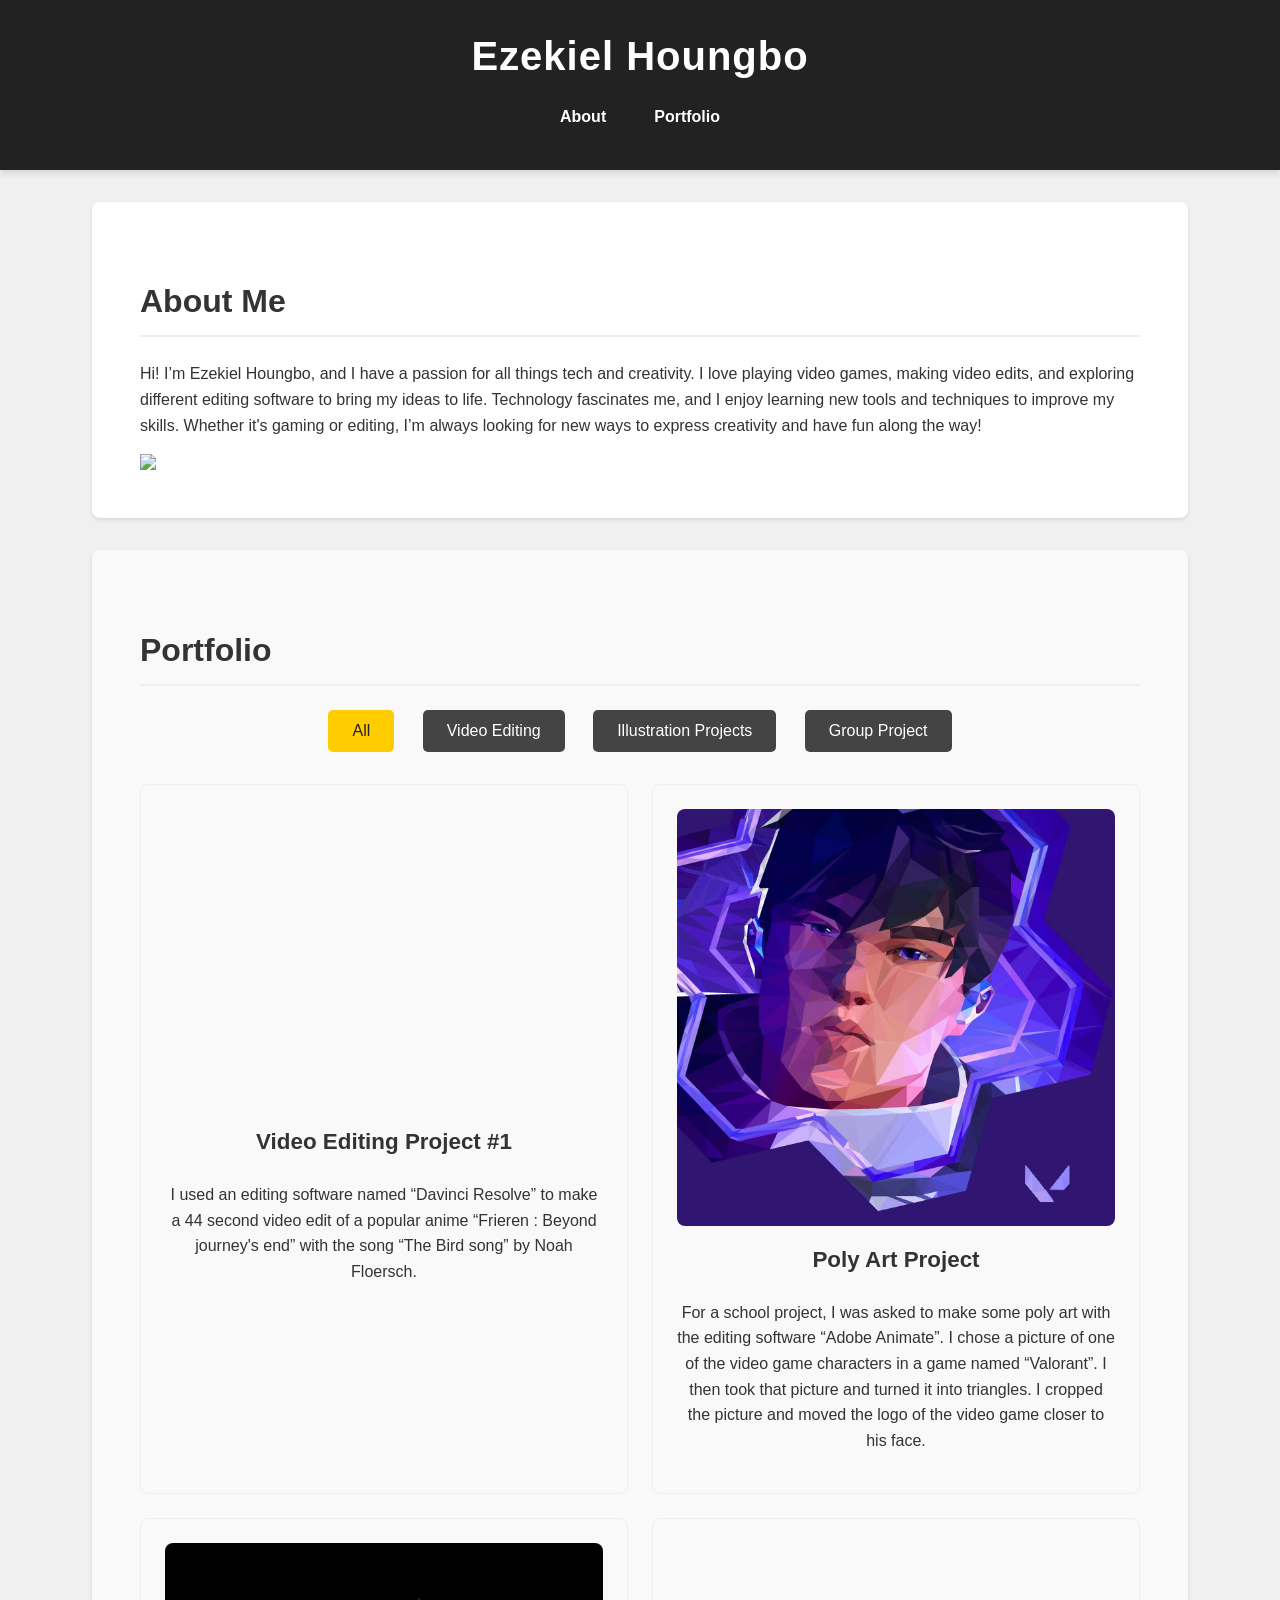
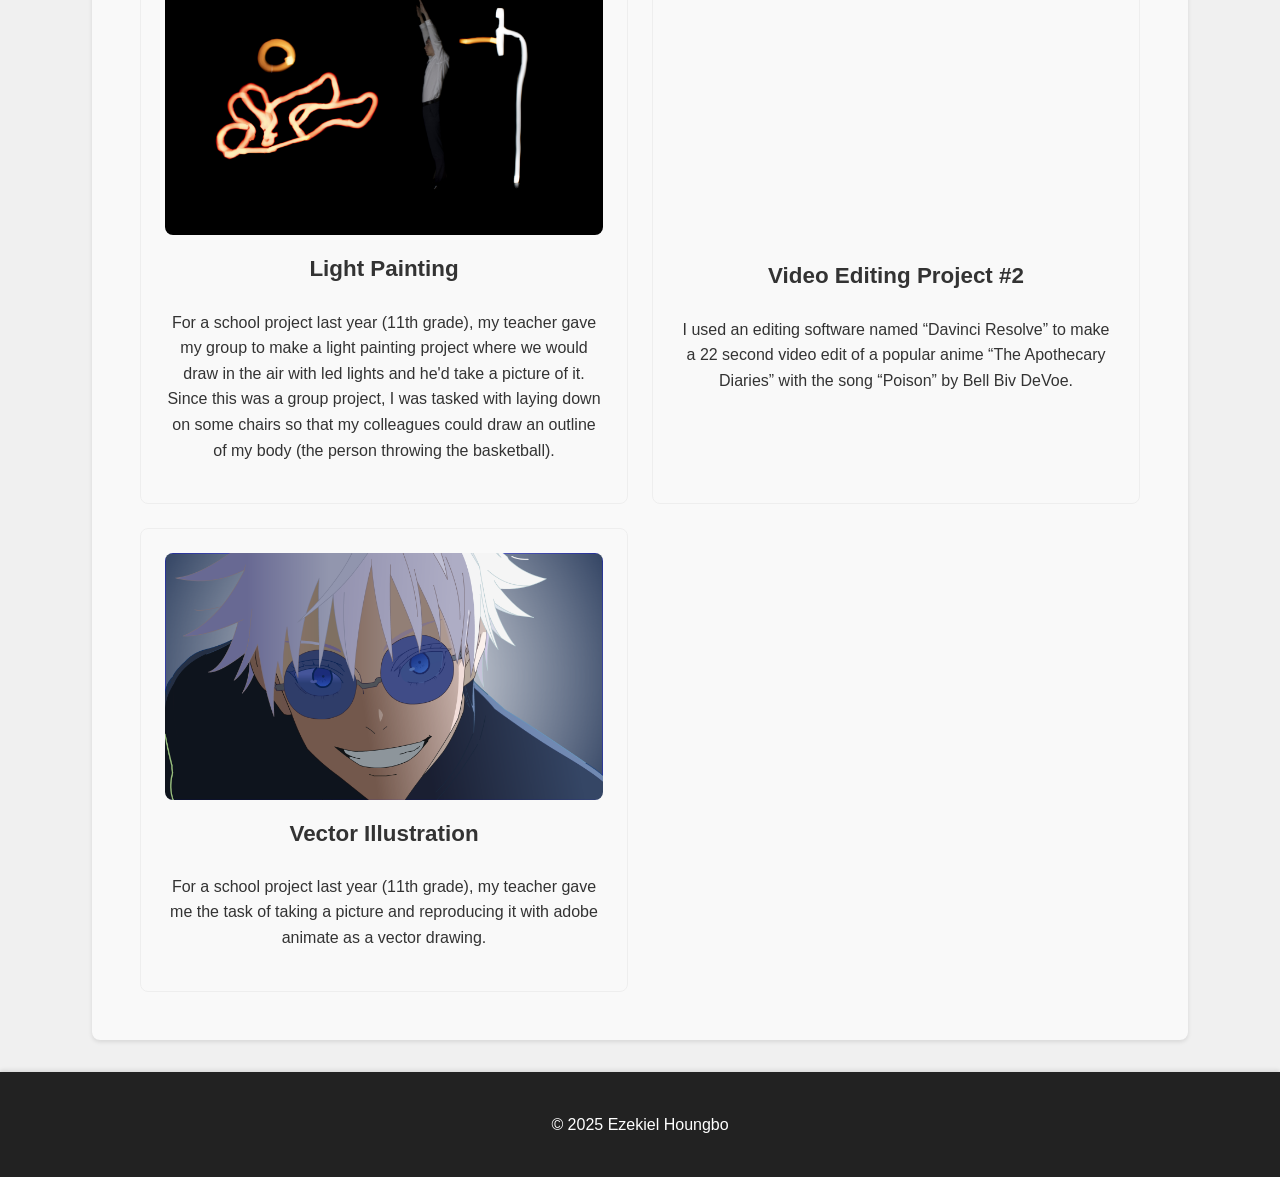
==== index.html @ ba7ad8de "Update index.html added image" ====
<html lang="en">
<head>
  <meta charset="UTF-8">
  <meta name="viewport" content="width=device-width, initial-scale=1.0">
  <title>My Portfolio</title>
  <link rel="stylesheet" href="style.css">
  <script src="script.js" type="module"></script>
</head>
<body>
  <header>
    <h1>Ezekiel Houngbo</h1>
    <nav>
      <ul>
        <li><a href="#about">About</a></li>
        <li><a href="#portfolio">Portfolio</a></li>
<!--         <li><a href="#contact">Contact</a></li> -->
      </ul>
    </nav>
  </header>

  <section id="about">
    <h2>About Me</h2>
    <p>Hi! I’m Ezekiel Houngbo, and I have a passion for all things tech and creativity. I love playing video games, making video edits, and exploring different editing software to bring my ideas to life. Technology fascinates me, and I enjoy learning new tools and techniques to improve my skills. Whether it's gaming or editing, I’m always looking for new ways to express creativity and have fun along the way!</p>
    <img src="images/Me.png"></img>
  </section>

  <section id="portfolio">
    <h2>Portfolio</h2>
    <div class="filter-buttons">
        <button data-filter="all">All</button>
        <button data-filter="web">Video Editing</button>
        <button data-filter="graphic-design">Illustration Projects</button>
        <button data-filter="illustration">Group Project</button>
    </div>
    <div class="portfolio-grid">
      <!-- Example Portfolio Items -->
      <div class="portfolio-item" data-category="web">
        <iframe width="400" height="315" src="https://www.youtube.com/embed/017mPkXGUDU?si=txQX50ZCX3_-Zmtr" title="YouTube video player" frameborder="0" allow="accelerometer; autoplay; clipboard-write; encrypted-media; gyroscope; picture-in-picture; web-share" referrerpolicy="strict-origin-when-cross-origin" allowfullscreen></iframe>
        <h3>Video Editing Project #1</h3>
        <p>I used an editing software named “Davinci Resolve” to make a 44 second video edit of a popular anime “Frieren : Beyond journey's end” with the song “The Bird song” by Noah Floersch.
</p>
        <!--         <a href="#">View Project</a> -->
      </div>

      <div class="portfolio-item" data-category="graphic-design">
        <img src="images/Iso.png" alt="Graphic Design Project 1">
        <h3>Poly Art Project</h3>
        <p>For a school project, I was asked to make some poly art with the editing software “Adobe Animate”. I chose a picture of one of the video game characters in a game named “Valorant”. I then took that picture and turned it into triangles. I cropped the picture and moved the logo of the video game closer to his face.
</p>
        <!--         <a href="#">View Project</a> -->
      </div>

      <div class="portfolio-item" data-category="illustration">
        <img src="images/Projet Préféré.jpg" alt="Illustration Project 1">
        <h3>Light Painting</h3>
        <p>For a school project last year (11th grade), my teacher gave my group to make a light painting project where we would draw in the air with led lights and he'd take a picture of it. Since this was a group project, I was tasked with laying down on some chairs so that my colleagues could draw an outline of my body (the person throwing the basketball).</p>
        <!--         <a href="#">View Project</a> -->
      </div>

      <!-- More Portfolio Items -->
            <div class="portfolio-item" data-category="web">
        <iframe width="400" height="315" src="https://www.youtube.com/embed/QI_Bqb50ovw?si=QJAGMRVlUKoqeUYF" title="YouTube video player" frameborder="0" allow="accelerometer; autoplay; clipboard-write; encrypted-media; gyroscope; picture-in-picture; web-share" referrerpolicy="strict-origin-when-cross-origin" allowfullscreen></iframe>
        <h3>Video Editing Project #2</h3>
        <p>I used an editing software named “Davinci Resolve” to make a 22 second video edit of a popular anime “The Apothecary Diaries” with the song “Poison” by Bell Biv DeVoe.</p>
        <!--         <a href="#">View Project</a> -->
      </div>

      <div class="portfolio-item" data-category="graphic-design">
        <img src="images/Ezekiel-Vectoriel-Sommatif.png" alt="Graphic Design Project 2">
        <h3>Vector Illustration</h3>
        <p>For a school project last year (11th grade), my teacher gave me the task of taking a picture and reproducing it with adobe animate as a vector drawing.</p>
        <!--         <a href="#">View Project</a> -->
      </div>

<!--       <div class="portfolio-item">
        <img src="placeholder-image.svg" alt="Illustration Project 2">
        <h3>Illustration Project 2</h3>
        <p>Short description of the project.</p>
                <a href="#">View Project</a>
      </div> -->
    </div>
  </section>

<!--   <section id="contact">
    <h2>Contact Me</h2>
    <p>Reach out to me via email or social media.</p>
    <div class="contact-info">
      <p>Email: <a href="/cdn-cgi/l/email-protection" class="__cf_email__" data-cfemail="156c7a60673b7078747c7955706d74786579703b767a78">[email&#160;protected]</a></p>
      <p>LinkedIn: <a href="#">Your LinkedIn Profile</a></p>
      <p>GitHub: <a href="#">Your GitHub Profile</a></p>
    </div>
  </section>
 -->
  <footer>
    <p>&copy; 2025 Ezekiel Houngbo</p>
  </footer>
<script data-cfasync="false" src="/cdn-cgi/scripts/5c5dd728/cloudflare-static/email-decode.min.js"></script></body>
</html>
---- style.css ----
/* General Styles */
body {
  font-family: 'Arial', sans-serif;
  margin: 0;
  padding: 0;
  background-color: #f0f0f0; 
  color: #333;
  line-height: 1.6; 
}

/* Header Styles */
header {
  background-color: #222; 
  color: #fff;
  padding: 1.5rem 0; 
  text-align: center;
  box-shadow: 0 4px 6px rgba(0, 0, 0, 0.1); 
}

header h1 {
  margin: 0;
  font-size: 2.5rem; 
  letter-spacing: 1px;
}

nav ul {
  padding: 0;
  list-style: none;
  display: flex; 
  justify-content: center; 
}

nav ul li {
  margin: 0 1.5rem; 
}

nav a {
  color: #fff;
  text-decoration: none;
  font-weight: bold; 
  transition: color 0.3s ease; 
}

nav a:hover {
  color: #ffcc00; 
}

/* Section Styles */
section {
  padding: 3rem; 
  margin: 2rem auto; 
  background-color: #fff;
  box-shadow: 0 2px 4px rgba(0, 0, 0, 0.1); 
  border-radius: 8px; 
  max-width: 1000px; 
}

section h2 {
  font-size: 2rem; 
  margin-bottom: 1.5rem;
  border-bottom: 2px solid #eee; 
  padding-bottom: 0.5rem;
}

/* Portfolio Styles */
#portfolio {
  background-color: #f9f9f9; 
}

.portfolio-grid {
  display: grid;
  grid-template-columns: repeat(auto-fit, minmax(350px, 1fr)); 
  gap: 1.5rem; 
}

.portfolio-item {
  border: 1px solid #eee; 
  padding: 1.5rem; 
  text-align: center;
  border-radius: 8px; 
  transition: transform 0.3s ease; 
}

.portfolio-item:hover {
  transform: translateY(-5px); 
  box-shadow: 0 6px 8px rgba(0, 0, 0, 0.1);
}

.portfolio-item img {
  max-width: 100%;
  height: auto;
  border-radius: 8px; 
  margin-bottom: 1rem;
}

.portfolio-item h3 {
  margin-top: 0;
  font-size: 1.4rem;
}

.portfolio-item a {
  display: inline-block;
  padding: 0.75rem 1.25rem;
  background-color: #333;
  color: #fff;
  text-decoration: none;
  border-radius: 5px;
  transition: background-color 0.3s ease;
}

.portfolio-item a:hover {
  background-color: #555;
}

/* Contact Styles */
.contact-info {
  margin-top: 2rem;
}

.contact-info p {
  margin: 0.75rem 0;
  font-size: 1.1rem;
}

.contact-info a {
  color: #007bff; 
  text-decoration: none;
  transition: color 0.3s ease;
}

.contact-info a:hover {
  color: #0056b3;
}

/* Filter Buttons */
.filter-buttons {
  text-align: center;
  margin-bottom: 2rem;
}

.filter-buttons button {
  background-color: #444; 
  color: #fff;
  border: none;
  padding: 0.75rem 1.5rem; 
  margin: 0 0.75rem;
  cursor: pointer;
  border-radius: 5px;
  transition: background-color 0.3s ease;
  font-size: 1rem;
}

.filter-buttons button:hover {
  background-color: #666;
}

.filter-buttons button.active {
  background-color: #ffcc00; 
  color: #222;
}

/* Footer Styles */
footer {
  text-align: center;
  padding: 1.5rem 0; 
  background-color: #222; 
  color: #fff;
  box-shadow: 0 -2px 4px rgba(0, 0, 0, 0.1); 
}
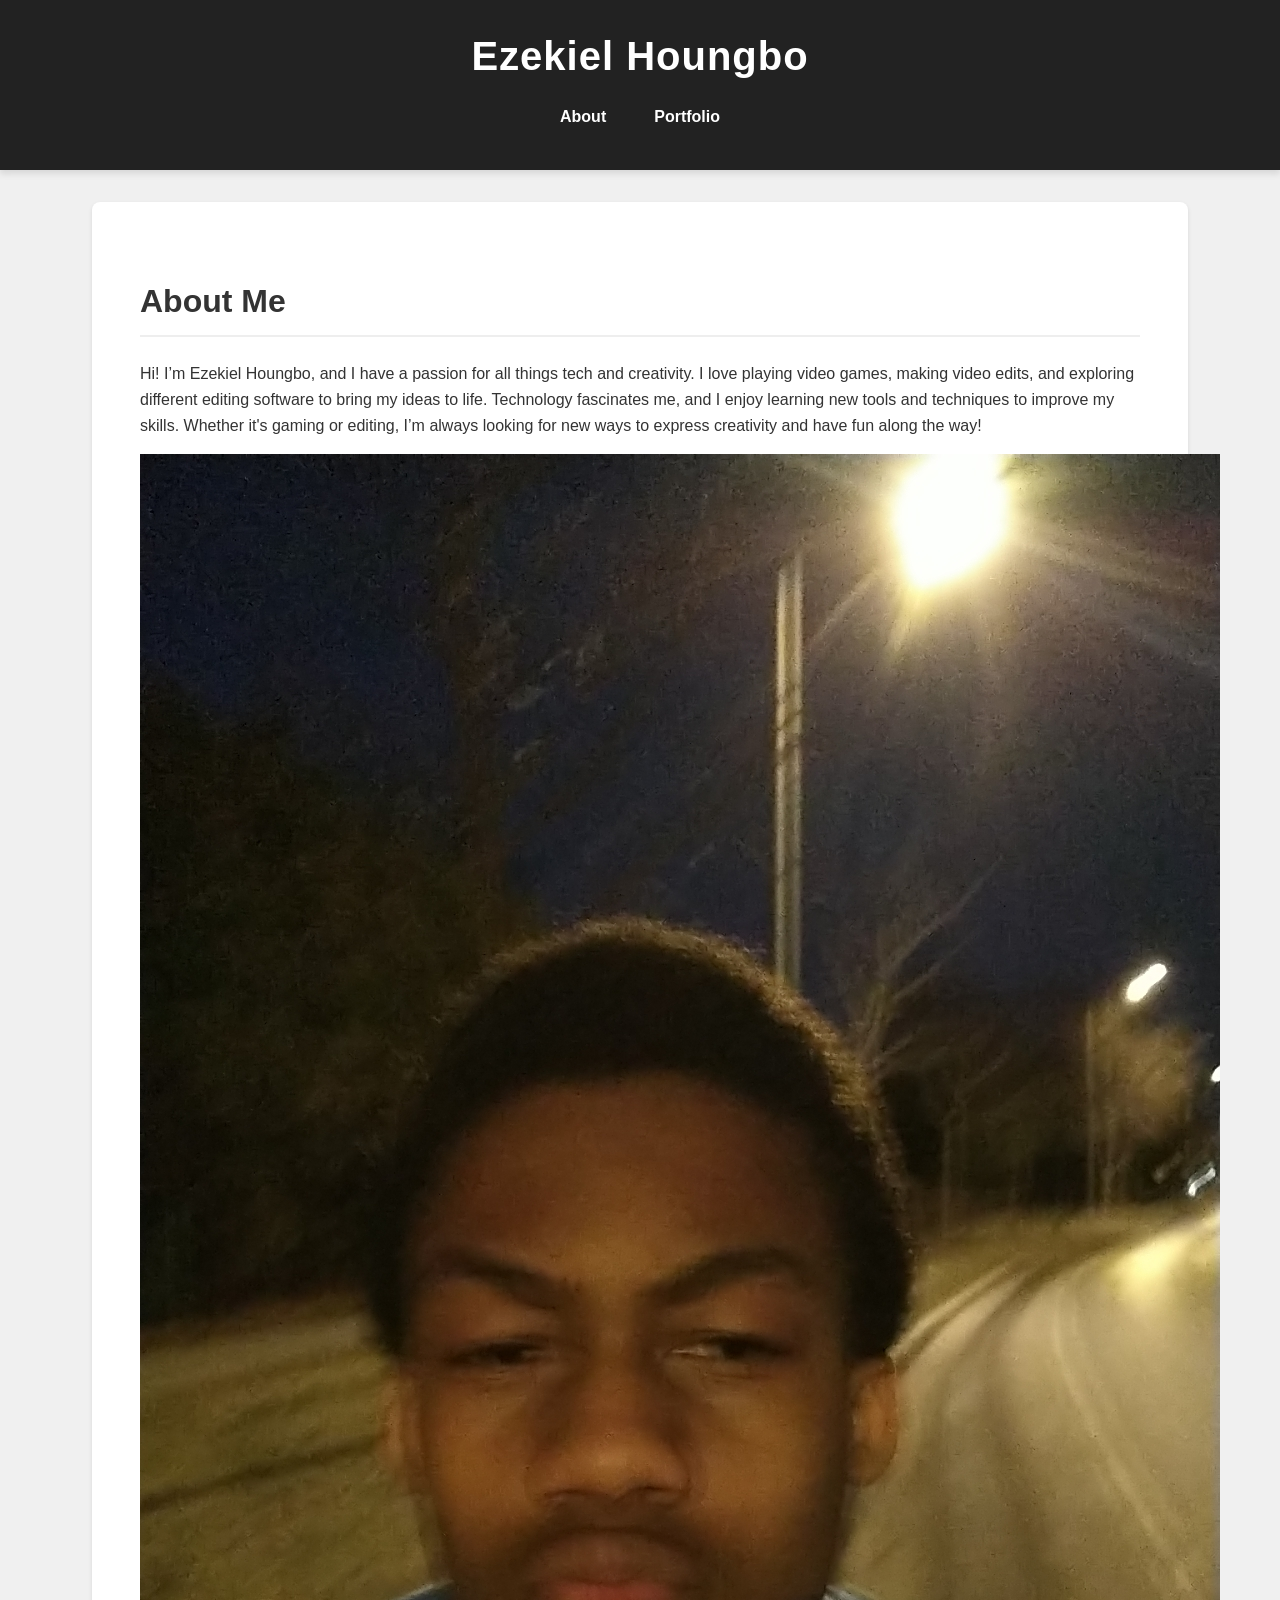
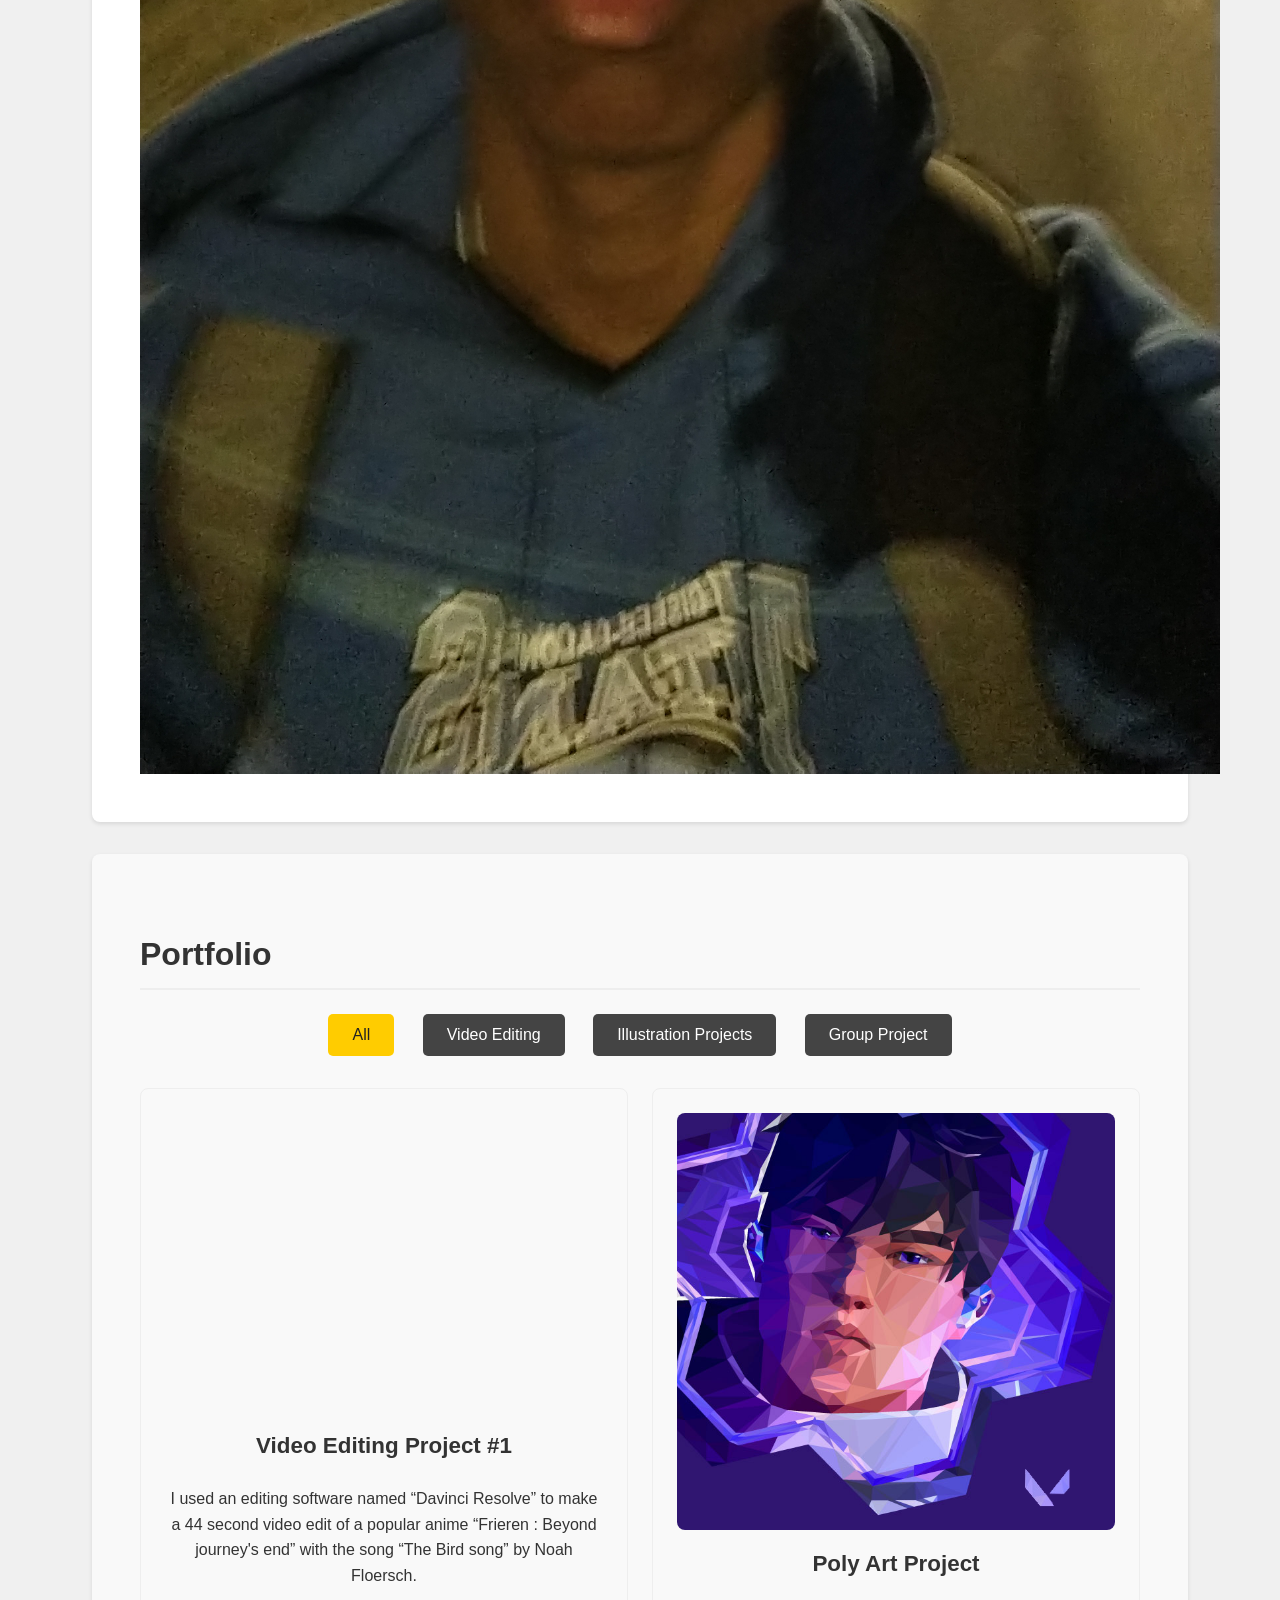
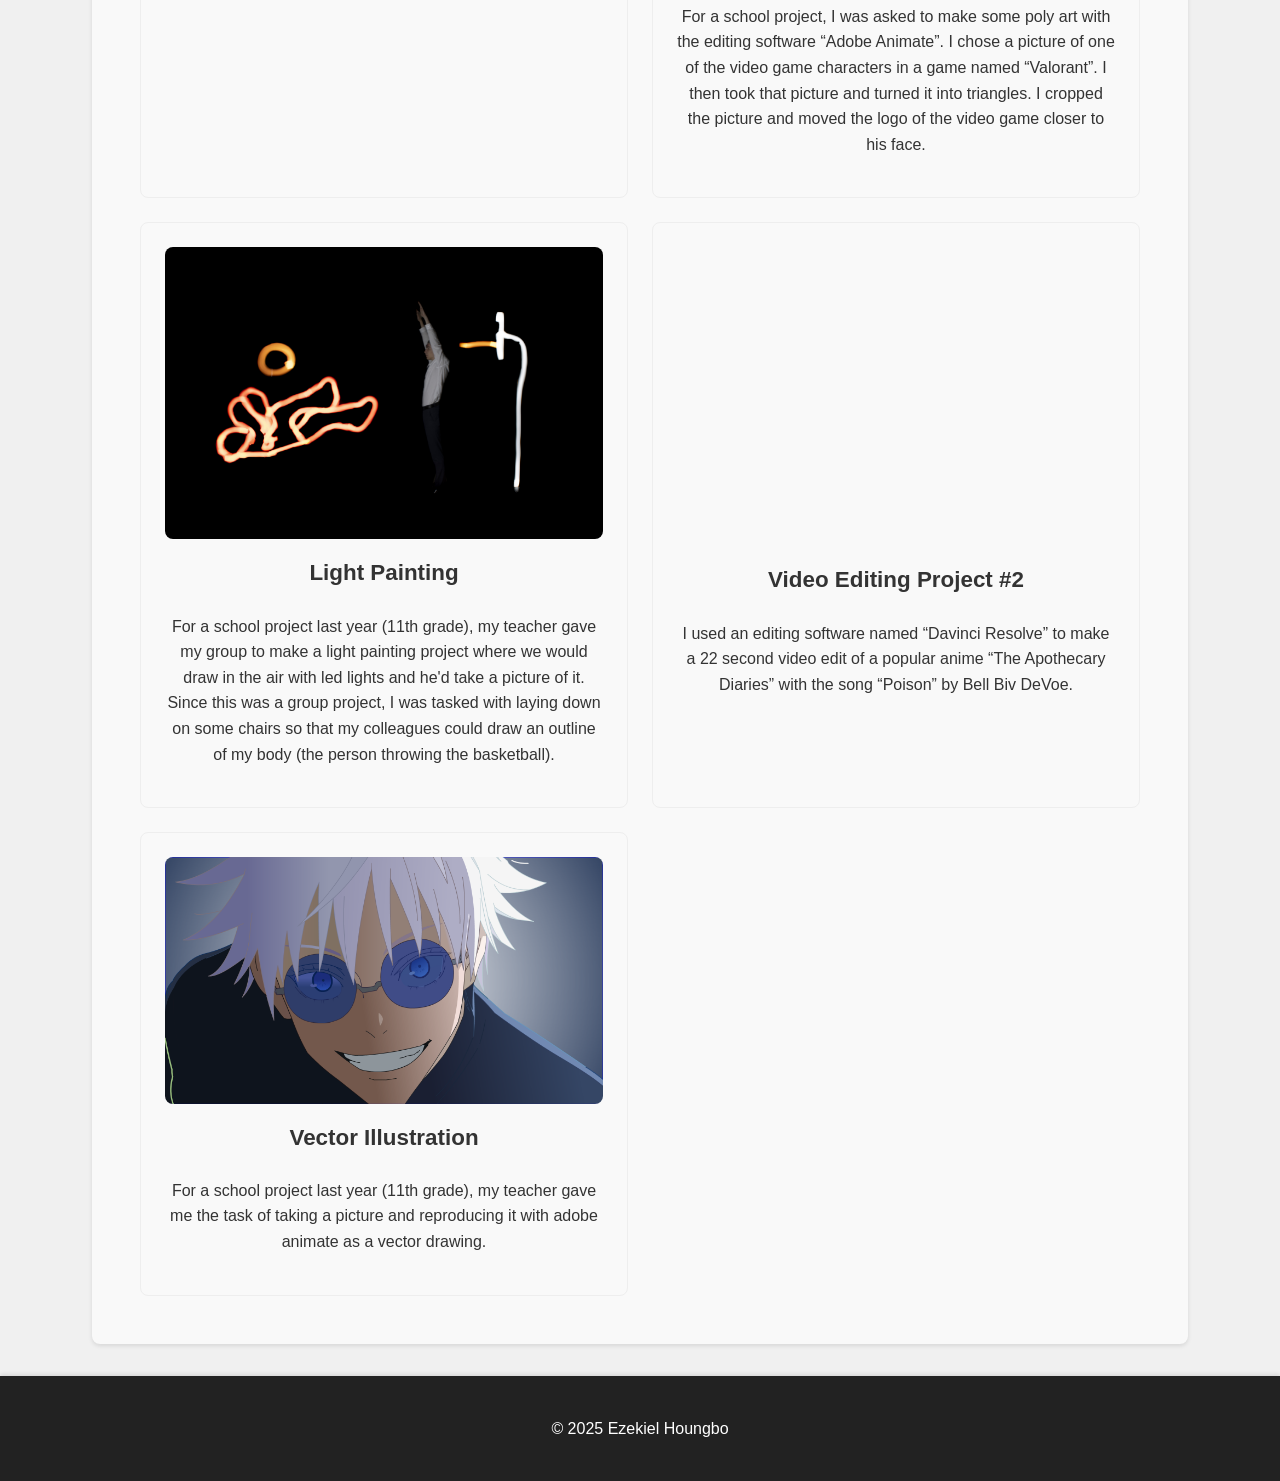
==== commit bb5fc947: "Update index.html" ====
--- a/index.html
+++ b/index.html
@@ -21,7 +21,7 @@
   <section id="about">
     <h2>About Me</h2>
     <p>Hi! I’m Ezekiel Houngbo, and I have a passion for all things tech and creativity. I love playing video games, making video edits, and exploring different editing software to bring my ideas to life. Technology fascinates me, and I enjoy learning new tools and techniques to improve my skills. Whether it's gaming or editing, I’m always looking for new ways to express creativity and have fun along the way!</p>
-    <img src="images/Me.png"></img>
+    <img src="images/Me.jpg"></img>
   </section>
 
   <section id="portfolio">
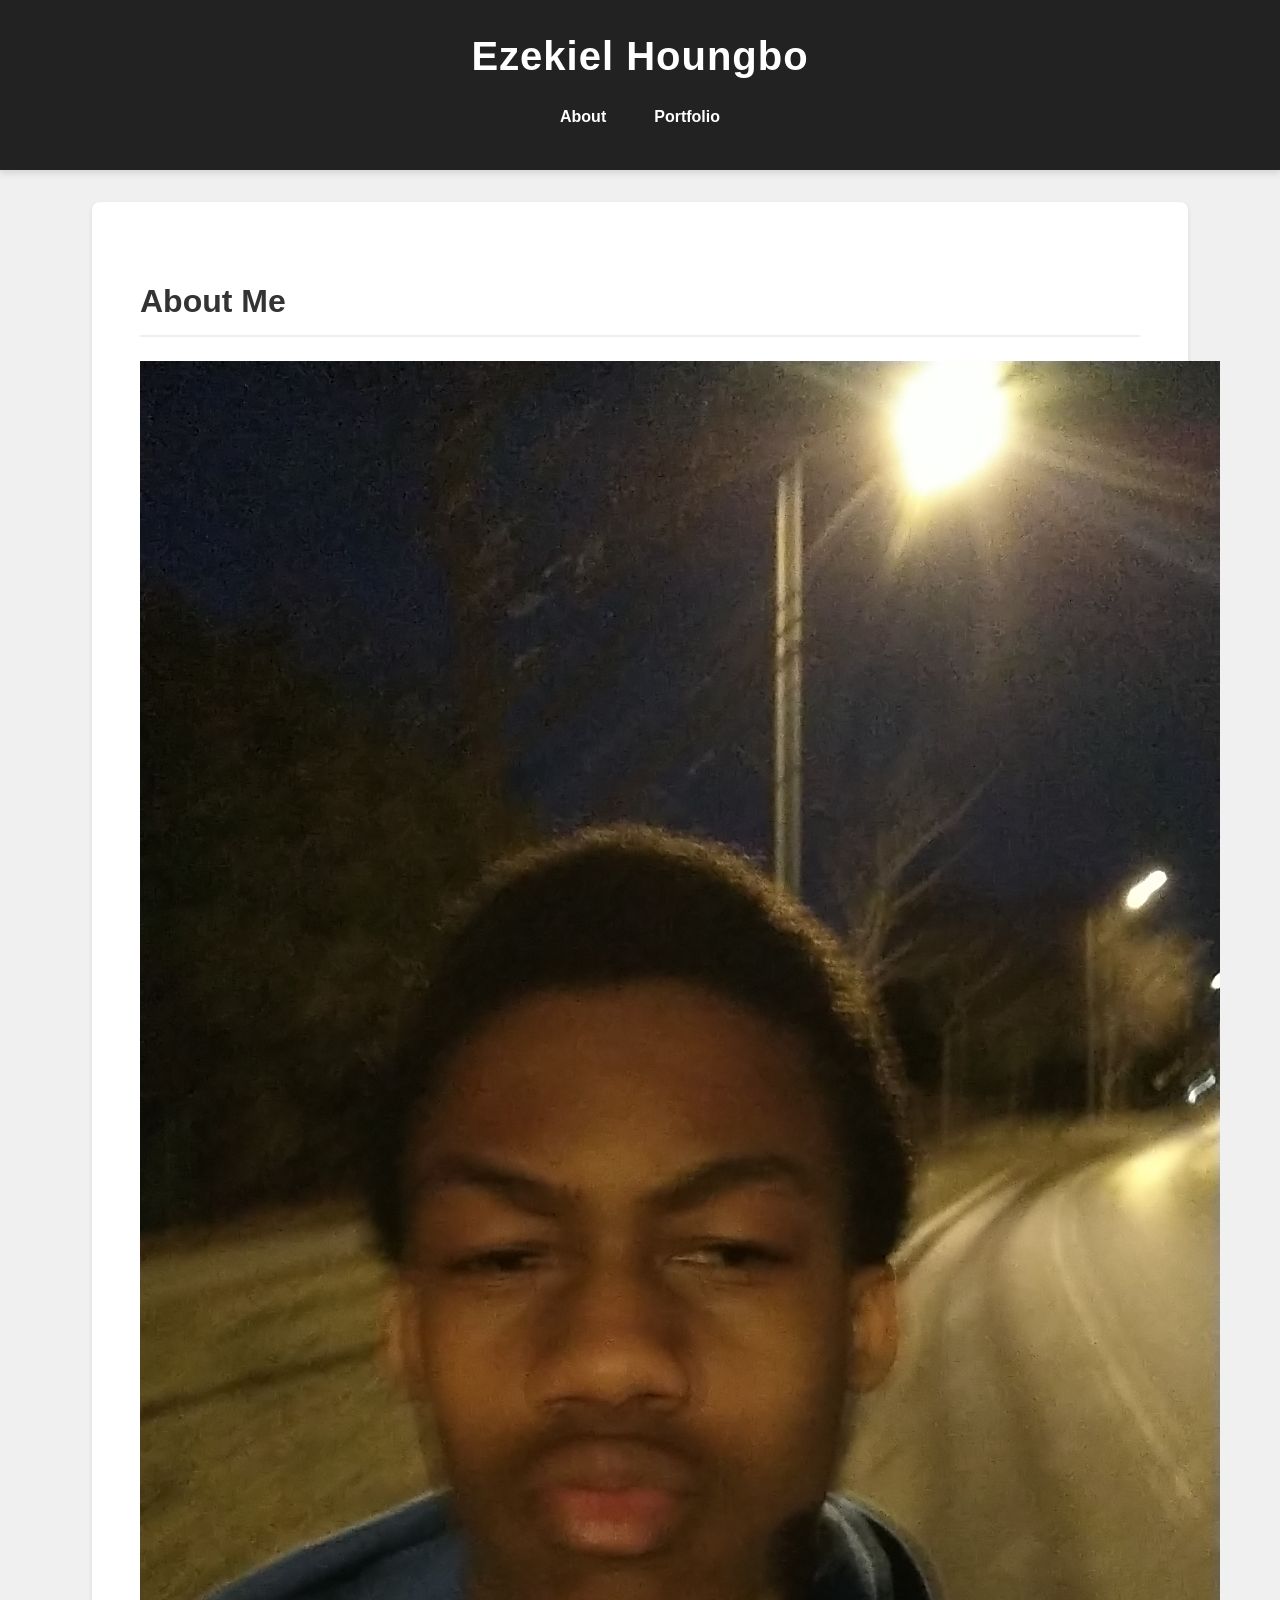
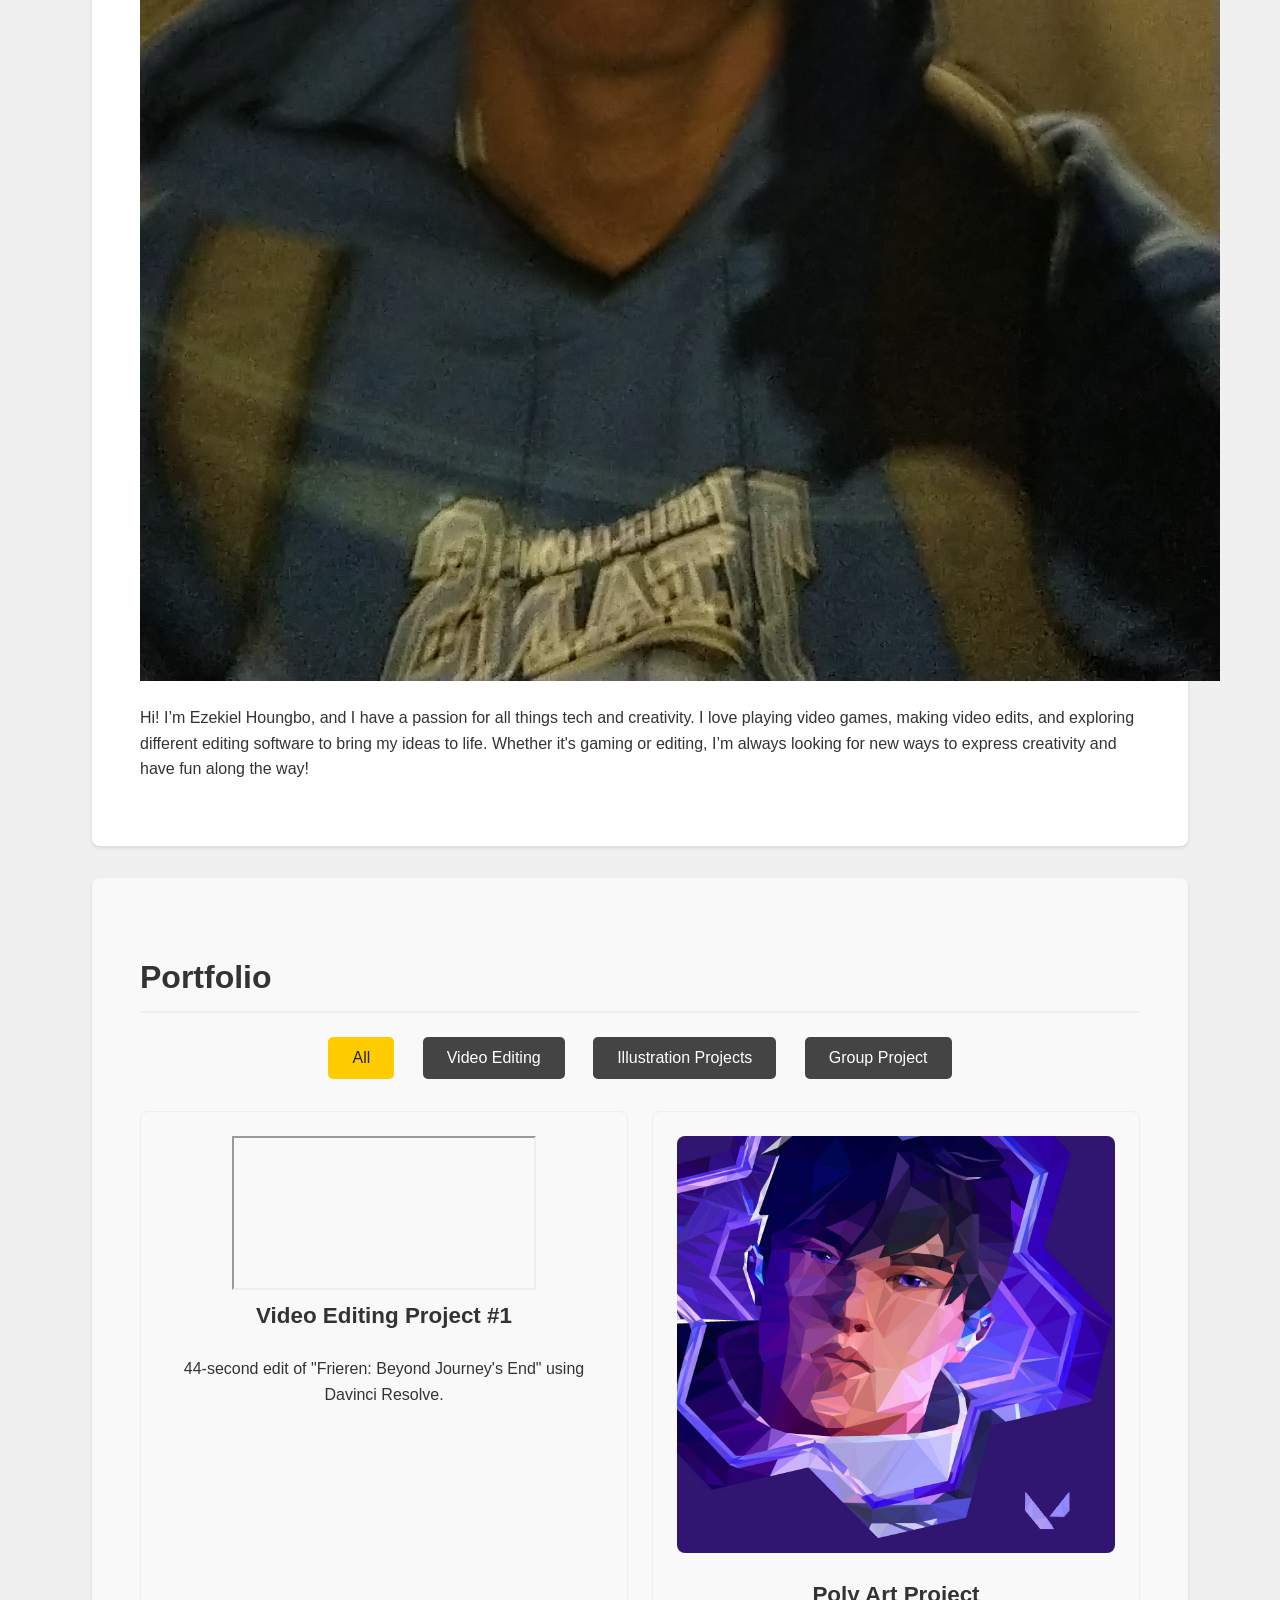
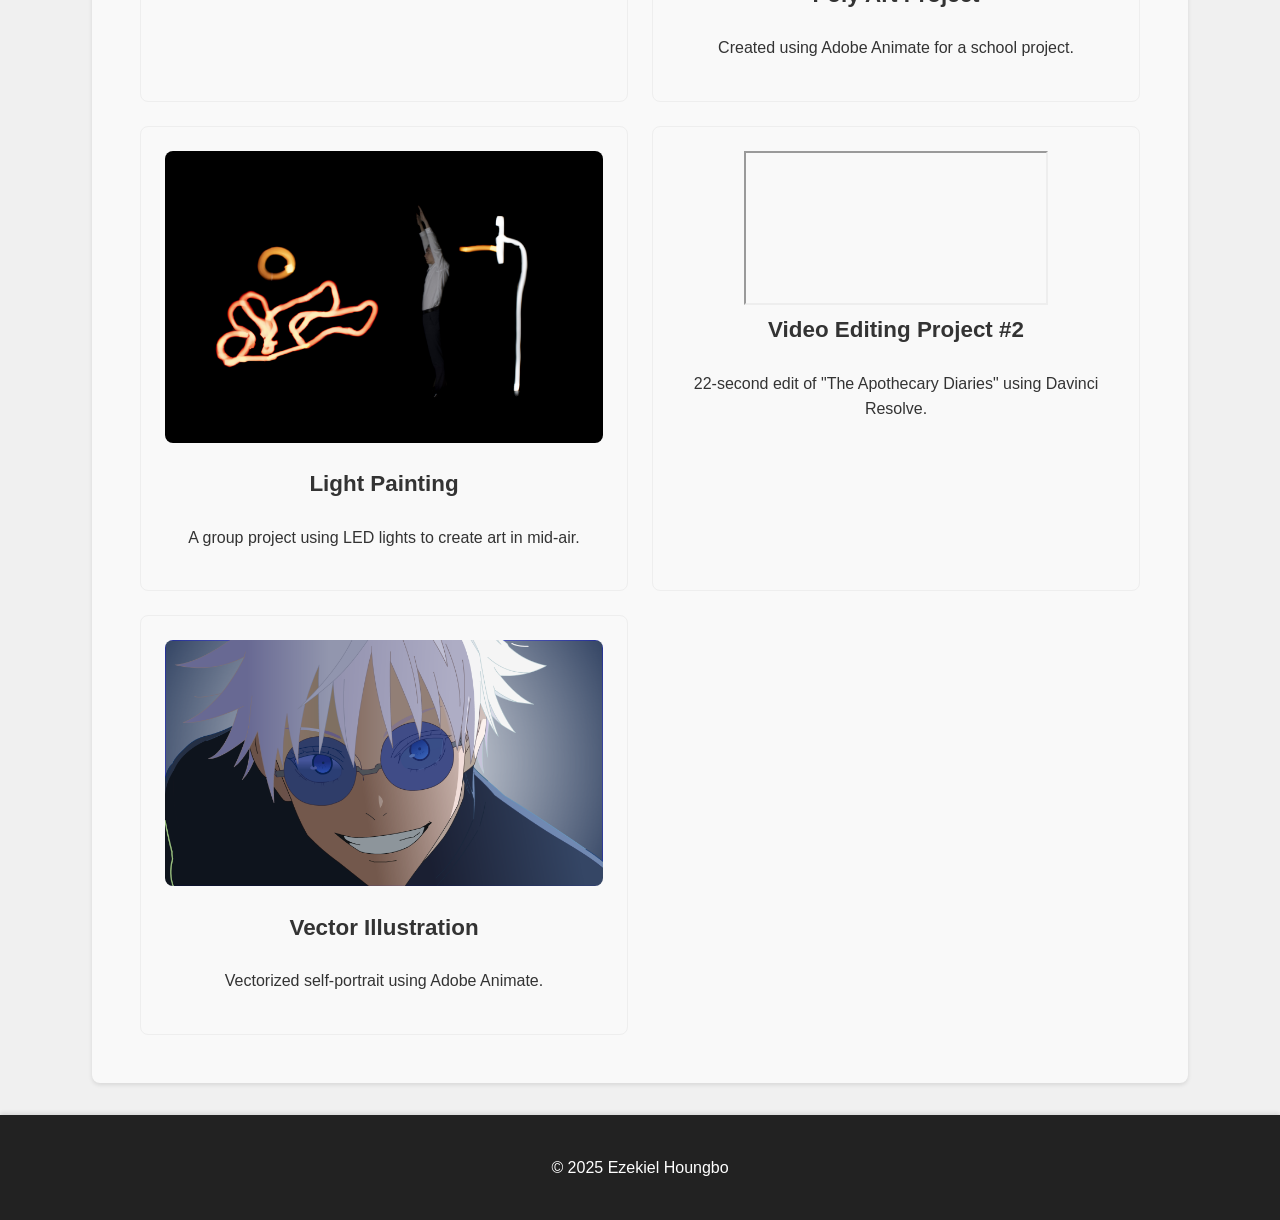
==== commit f087ebde: "Update index.html" ====
--- a/index.html
+++ b/index.html
@@ -1,98 +1,85 @@
+<!DOCTYPE html>
 <html lang="en">
 <head>
   <meta charset="UTF-8">
   <meta name="viewport" content="width=device-width, initial-scale=1.0">
-  <title>My Portfolio</title>
+  <title>My Portfolio | Ezekiel Houngbo</title>
   <link rel="stylesheet" href="style.css">
   <script src="script.js" type="module"></script>
 </head>
 <body>
+
   <header>
-    <h1>Ezekiel Houngbo</h1>
-    <nav>
-      <ul>
-        <li><a href="#about">About</a></li>
-        <li><a href="#portfolio">Portfolio</a></li>
-<!--         <li><a href="#contact">Contact</a></li> -->
-      </ul>
-    </nav>
+    <div class="container">
+      <h1>Ezekiel Houngbo</h1>
+      <nav>
+        <ul>
+          <li><a href="#about">About</a></li>
+          <li><a href="#portfolio">Portfolio</a></li>
+        </ul>
+      </nav>
+    </div>
   </header>
 
   <section id="about">
-    <h2>About Me</h2>
-    <p>Hi! I’m Ezekiel Houngbo, and I have a passion for all things tech and creativity. I love playing video games, making video edits, and exploring different editing software to bring my ideas to life. Technology fascinates me, and I enjoy learning new tools and techniques to improve my skills. Whether it's gaming or editing, I’m always looking for new ways to express creativity and have fun along the way!</p>
-    <img src="images/Me.jpg"></img>
+    <div class="container">
+      <h2>About Me</h2>
+      <div class="about-content">
+        <img src="images/Me.jpg" alt="Ezekiel Houngbo">
+        <p>Hi! I’m Ezekiel Houngbo, and I have a passion for all things tech and creativity. I love playing video games, making video edits, and exploring different editing software to bring my ideas to life. Whether it's gaming or editing, I’m always looking for new ways to express creativity and have fun along the way!</p>
+      </div>
+    </div>
   </section>
 
   <section id="portfolio">
-    <h2>Portfolio</h2>
-    <div class="filter-buttons">
+    <div class="container">
+      <h2>Portfolio</h2>
+      <div class="filter-buttons">
         <button data-filter="all">All</button>
         <button data-filter="web">Video Editing</button>
         <button data-filter="graphic-design">Illustration Projects</button>
         <button data-filter="illustration">Group Project</button>
-    </div>
-    <div class="portfolio-grid">
-      <!-- Example Portfolio Items -->
-      <div class="portfolio-item" data-category="web">
-        <iframe width="400" height="315" src="https://www.youtube.com/embed/017mPkXGUDU?si=txQX50ZCX3_-Zmtr" title="YouTube video player" frameborder="0" allow="accelerometer; autoplay; clipboard-write; encrypted-media; gyroscope; picture-in-picture; web-share" referrerpolicy="strict-origin-when-cross-origin" allowfullscreen></iframe>
-        <h3>Video Editing Project #1</h3>
-        <p>I used an editing software named “Davinci Resolve” to make a 44 second video edit of a popular anime “Frieren : Beyond journey's end” with the song “The Bird song” by Noah Floersch.
-</p>
-        <!--         <a href="#">View Project</a> -->
       </div>
+      
+      <div class="portfolio-grid">
+        <div class="portfolio-item" data-category="web">
+          <iframe src="https://www.youtube.com/embed/017mPkXGUDU?si=txQX50ZCX3_-Zmtr"></iframe>
+          <h3>Video Editing Project #1</h3>
+          <p>44-second edit of "Frieren: Beyond Journey's End" using Davinci Resolve.</p>
+        </div>
 
-      <div class="portfolio-item" data-category="graphic-design">
-        <img src="images/Iso.png" alt="Graphic Design Project 1">
-        <h3>Poly Art Project</h3>
-        <p>For a school project, I was asked to make some poly art with the editing software “Adobe Animate”. I chose a picture of one of the video game characters in a game named “Valorant”. I then took that picture and turned it into triangles. I cropped the picture and moved the logo of the video game closer to his face.
-</p>
-        <!--         <a href="#">View Project</a> -->
+        <div class="portfolio-item" data-category="graphic-design">
+          <img src="images/Iso.png" alt="Poly Art Project">
+          <h3>Poly Art Project</h3>
+          <p>Created using Adobe Animate for a school project.</p>
+        </div>
+
+        <div class="portfolio-item" data-category="illustration">
+          <img src="images/Projet Préféré.jpg" alt="Light Painting">
+          <h3>Light Painting</h3>
+          <p>A group project using LED lights to create art in mid-air.</p>
+        </div>
+        
+        <div class="portfolio-item" data-category="web">
+          <iframe src="https://www.youtube.com/embed/QI_Bqb50ovw?si=QJAGMRVlUKoqeUYF"></iframe>
+          <h3>Video Editing Project #2</h3>
+          <p>22-second edit of "The Apothecary Diaries" using Davinci Resolve.</p>
+        </div>
+        
+        <div class="portfolio-item" data-category="graphic-design">
+          <img src="images/Ezekiel-Vectoriel-Sommatif.png" alt="Vector Illustration">
+          <h3>Vector Illustration</h3>
+          <p>Vectorized self-portrait using Adobe Animate.</p>
+        </div>
       </div>
-
-      <div class="portfolio-item" data-category="illustration">
-        <img src="images/Projet Préféré.jpg" alt="Illustration Project 1">
-        <h3>Light Painting</h3>
-        <p>For a school project last year (11th grade), my teacher gave my group to make a light painting project where we would draw in the air with led lights and he'd take a picture of it. Since this was a group project, I was tasked with laying down on some chairs so that my colleagues could draw an outline of my body (the person throwing the basketball).</p>
-        <!--         <a href="#">View Project</a> -->
-      </div>
-
-      <!-- More Portfolio Items -->
-            <div class="portfolio-item" data-category="web">
-        <iframe width="400" height="315" src="https://www.youtube.com/embed/QI_Bqb50ovw?si=QJAGMRVlUKoqeUYF" title="YouTube video player" frameborder="0" allow="accelerometer; autoplay; clipboard-write; encrypted-media; gyroscope; picture-in-picture; web-share" referrerpolicy="strict-origin-when-cross-origin" allowfullscreen></iframe>
-        <h3>Video Editing Project #2</h3>
-        <p>I used an editing software named “Davinci Resolve” to make a 22 second video edit of a popular anime “The Apothecary Diaries” with the song “Poison” by Bell Biv DeVoe.</p>
-        <!--         <a href="#">View Project</a> -->
-      </div>
-
-      <div class="portfolio-item" data-category="graphic-design">
-        <img src="images/Ezekiel-Vectoriel-Sommatif.png" alt="Graphic Design Project 2">
-        <h3>Vector Illustration</h3>
-        <p>For a school project last year (11th grade), my teacher gave me the task of taking a picture and reproducing it with adobe animate as a vector drawing.</p>
-        <!--         <a href="#">View Project</a> -->
-      </div>
-
-<!--       <div class="portfolio-item">
-        <img src="placeholder-image.svg" alt="Illustration Project 2">
-        <h3>Illustration Project 2</h3>
-        <p>Short description of the project.</p>
-                <a href="#">View Project</a>
-      </div> -->
     </div>
   </section>
 
-<!--   <section id="contact">
-    <h2>Contact Me</h2>
-    <p>Reach out to me via email or social media.</p>
-    <div class="contact-info">
-      <p>Email: <a href="/cdn-cgi/l/email-protection" class="__cf_email__" data-cfemail="156c7a60673b7078747c7955706d74786579703b767a78">[email&#160;protected]</a></p>
-      <p>LinkedIn: <a href="#">Your LinkedIn Profile</a></p>
-      <p>GitHub: <a href="#">Your GitHub Profile</a></p>
+  <footer>
+    <div class="container">
+      <p>&copy; 2025 Ezekiel Houngbo</p>
     </div>
-  </section>
- -->
-  <footer>
-    <p>&copy; 2025 Ezekiel Houngbo</p>
   </footer>
-<script data-cfasync="false" src="/cdn-cgi/scripts/5c5dd728/cloudflare-static/email-decode.min.js"></script></body>
+
+</body>
 </html>
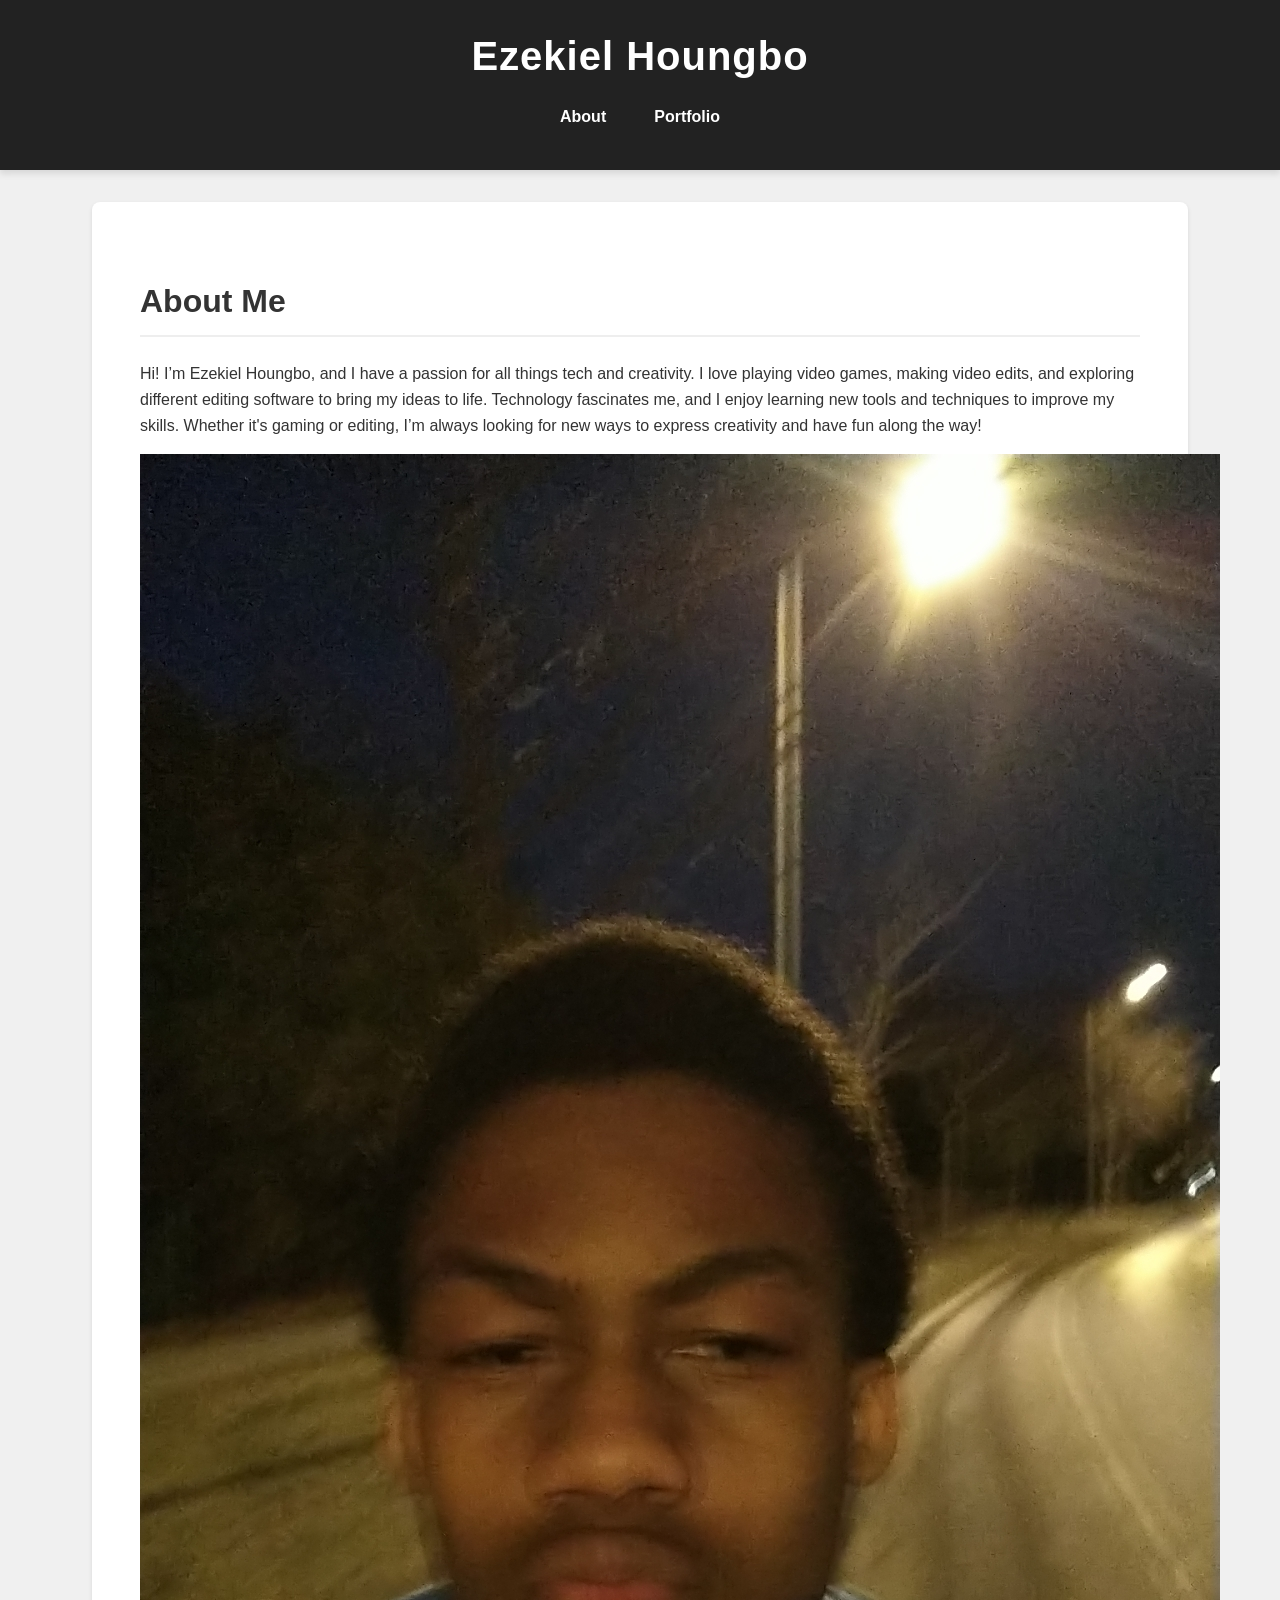
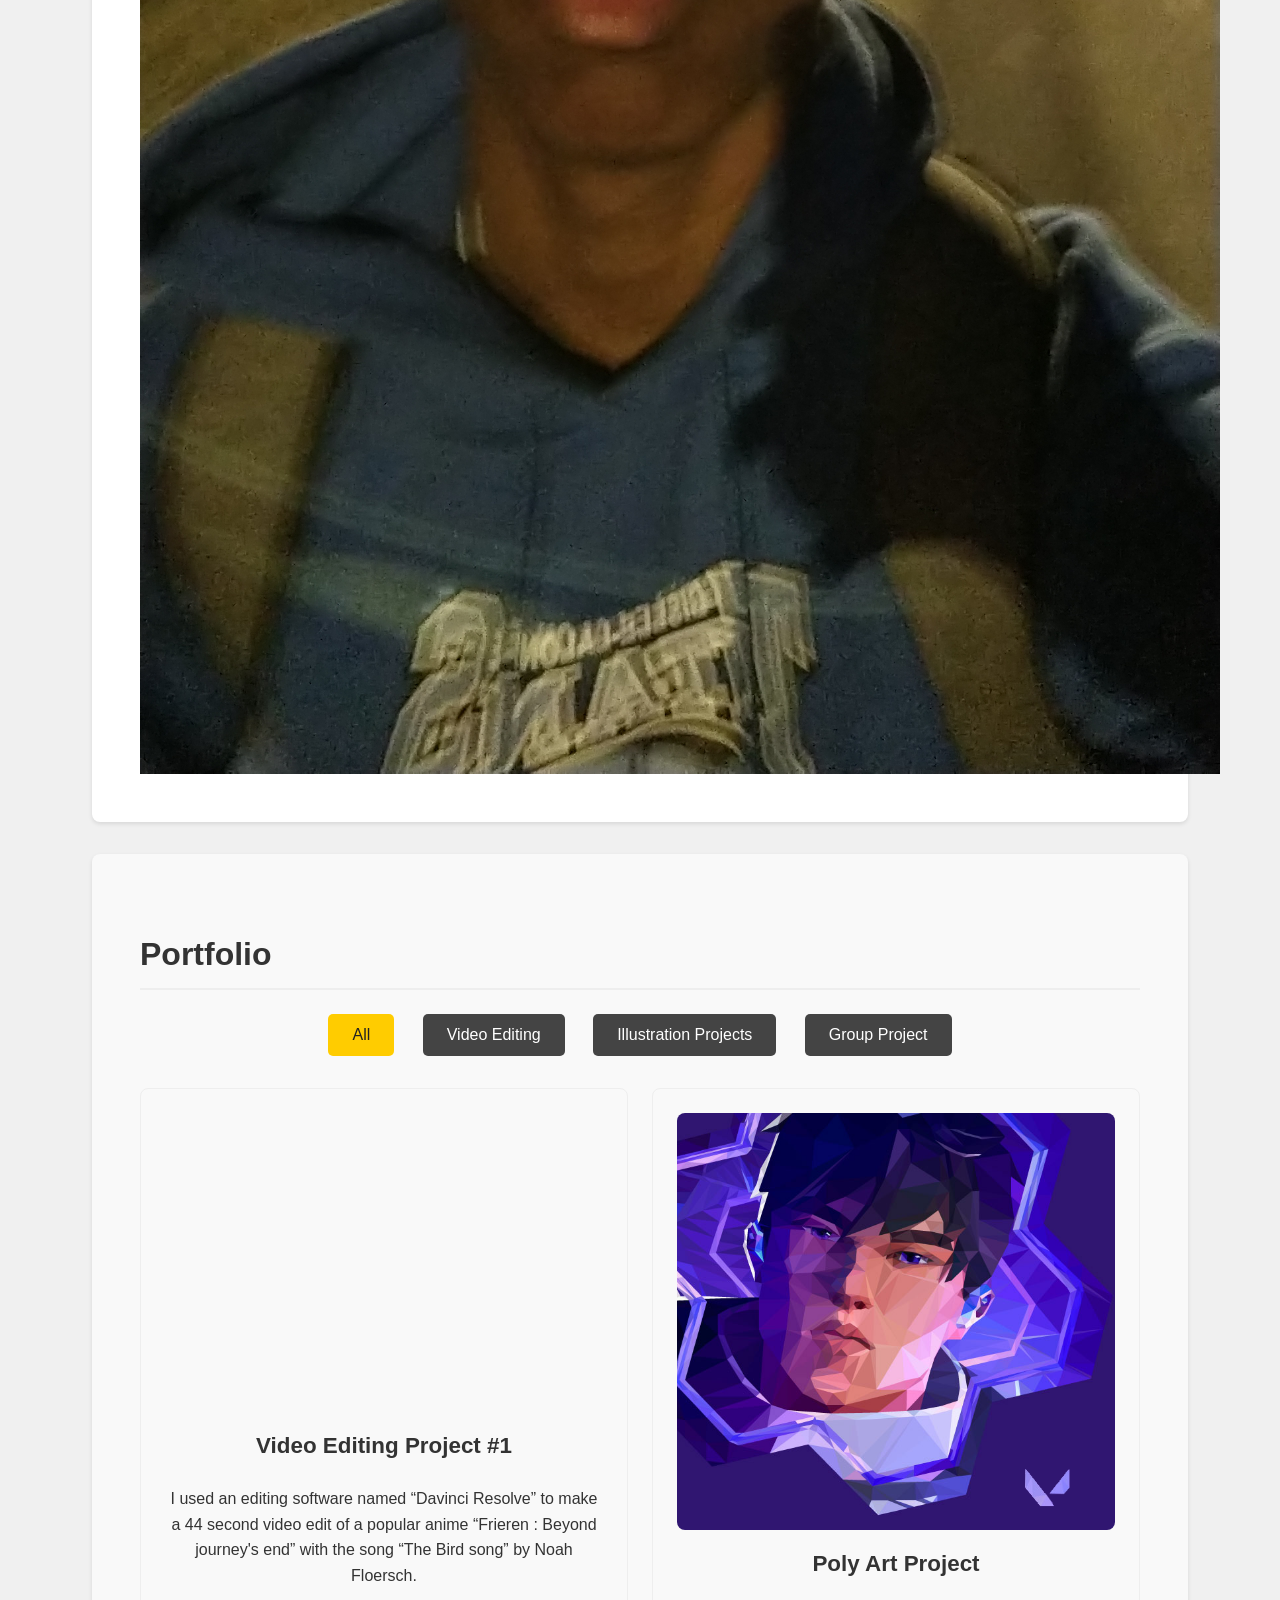
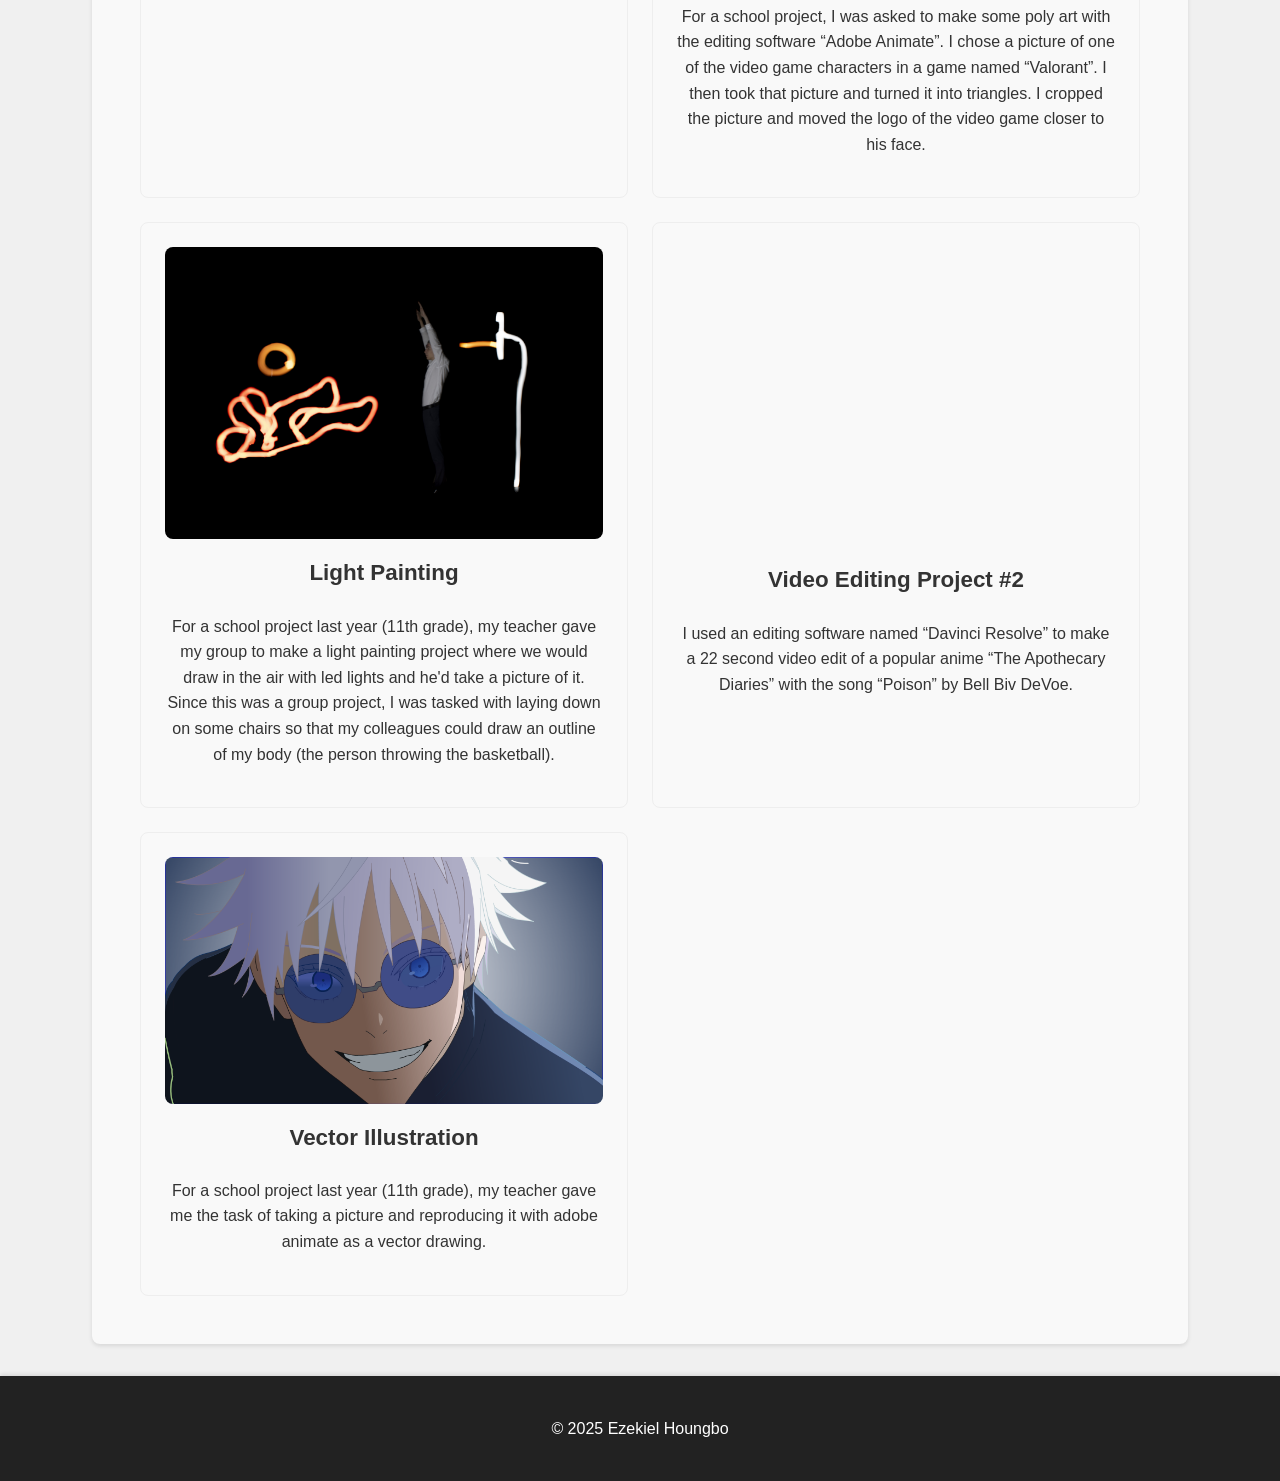
==== commit 3883ee7d: "Update index.html" ====
--- a/index.html
+++ b/index.html
@@ -1,85 +1,98 @@
-<!DOCTYPE html>
 <html lang="en">
 <head>
   <meta charset="UTF-8">
   <meta name="viewport" content="width=device-width, initial-scale=1.0">
-  <title>My Portfolio | Ezekiel Houngbo</title>
+  <title>My Portfolio</title>
   <link rel="stylesheet" href="style.css">
   <script src="script.js" type="module"></script>
 </head>
 <body>
-
   <header>
-    <div class="container">
-      <h1>Ezekiel Houngbo</h1>
-      <nav>
-        <ul>
-          <li><a href="#about">About</a></li>
-          <li><a href="#portfolio">Portfolio</a></li>
-        </ul>
-      </nav>
-    </div>
+    <h1>Ezekiel Houngbo</h1>
+    <nav>
+      <ul>
+        <li><a href="#about">About</a></li>
+        <li><a href="#portfolio">Portfolio</a></li>
+<!--         <li><a href="#contact">Contact</a></li> -->
+      </ul>
+    </nav>
   </header>
 
   <section id="about">
-    <div class="container">
-      <h2>About Me</h2>
-      <div class="about-content">
-        <img src="images/Me.jpg" alt="Ezekiel Houngbo">
-        <p>Hi! I’m Ezekiel Houngbo, and I have a passion for all things tech and creativity. I love playing video games, making video edits, and exploring different editing software to bring my ideas to life. Whether it's gaming or editing, I’m always looking for new ways to express creativity and have fun along the way!</p>
-      </div>
-    </div>
+    <h2>About Me</h2>
+    <p>Hi! I’m Ezekiel Houngbo, and I have a passion for all things tech and creativity. I love playing video games, making video edits, and exploring different editing software to bring my ideas to life. Technology fascinates me, and I enjoy learning new tools and techniques to improve my skills. Whether it's gaming or editing, I’m always looking for new ways to express creativity and have fun along the way!</p>
+    <img src="images/Me.jpg"></img>
   </section>
 
   <section id="portfolio">
-    <div class="container">
-      <h2>Portfolio</h2>
-      <div class="filter-buttons">
+    <h2>Portfolio</h2>
+    <div class="filter-buttons">
         <button data-filter="all">All</button>
         <button data-filter="web">Video Editing</button>
         <button data-filter="graphic-design">Illustration Projects</button>
         <button data-filter="illustration">Group Project</button>
+    </div>
+    <div class="portfolio-grid">
+      <!-- Example Portfolio Items -->
+      <div class="portfolio-item" data-category="web">
+        <iframe width="400" height="315" src="https://www.youtube.com/embed/017mPkXGUDU?si=txQX50ZCX3_-Zmtr" title="YouTube video player" frameborder="0" allow="accelerometer; autoplay; clipboard-write; encrypted-media; gyroscope; picture-in-picture; web-share" referrerpolicy="strict-origin-when-cross-origin" allowfullscreen></iframe>
+        <h3>Video Editing Project #1</h3>
+        <p>I used an editing software named “Davinci Resolve” to make a 44 second video edit of a popular anime “Frieren : Beyond journey's end” with the song “The Bird song” by Noah Floersch.
+</p>
+        <!--         <a href="#">View Project</a> -->
       </div>
-      
-      <div class="portfolio-grid">
-        <div class="portfolio-item" data-category="web">
-          <iframe src="https://www.youtube.com/embed/017mPkXGUDU?si=txQX50ZCX3_-Zmtr"></iframe>
-          <h3>Video Editing Project #1</h3>
-          <p>44-second edit of "Frieren: Beyond Journey's End" using Davinci Resolve.</p>
-        </div>
 
-        <div class="portfolio-item" data-category="graphic-design">
-          <img src="images/Iso.png" alt="Poly Art Project">
-          <h3>Poly Art Project</h3>
-          <p>Created using Adobe Animate for a school project.</p>
-        </div>
+      <div class="portfolio-item" data-category="graphic-design">
+        <img src="images/Iso.png" alt="Graphic Design Project 1">
+        <h3>Poly Art Project</h3>
+        <p>For a school project, I was asked to make some poly art with the editing software “Adobe Animate”. I chose a picture of one of the video game characters in a game named “Valorant”. I then took that picture and turned it into triangles. I cropped the picture and moved the logo of the video game closer to his face.
+</p>
+        <!--         <a href="#">View Project</a> -->
+      </div>
 
-        <div class="portfolio-item" data-category="illustration">
-          <img src="images/Projet Préféré.jpg" alt="Light Painting">
-          <h3>Light Painting</h3>
-          <p>A group project using LED lights to create art in mid-air.</p>
-        </div>
-        
-        <div class="portfolio-item" data-category="web">
-          <iframe src="https://www.youtube.com/embed/QI_Bqb50ovw?si=QJAGMRVlUKoqeUYF"></iframe>
-          <h3>Video Editing Project #2</h3>
-          <p>22-second edit of "The Apothecary Diaries" using Davinci Resolve.</p>
-        </div>
-        
-        <div class="portfolio-item" data-category="graphic-design">
-          <img src="images/Ezekiel-Vectoriel-Sommatif.png" alt="Vector Illustration">
-          <h3>Vector Illustration</h3>
-          <p>Vectorized self-portrait using Adobe Animate.</p>
-        </div>
+      <div class="portfolio-item" data-category="illustration">
+        <img src="images/Projet Préféré.jpg" alt="Illustration Project 1">
+        <h3>Light Painting</h3>
+        <p>For a school project last year (11th grade), my teacher gave my group to make a light painting project where we would draw in the air with led lights and he'd take a picture of it. Since this was a group project, I was tasked with laying down on some chairs so that my colleagues could draw an outline of my body (the person throwing the basketball).</p>
+        <!--         <a href="#">View Project</a> -->
       </div>
+
+      <!-- More Portfolio Items -->
+            <div class="portfolio-item" data-category="web">
+        <iframe width="400" height="315" src="https://www.youtube.com/embed/QI_Bqb50ovw?si=QJAGMRVlUKoqeUYF" title="YouTube video player" frameborder="0" allow="accelerometer; autoplay; clipboard-write; encrypted-media; gyroscope; picture-in-picture; web-share" referrerpolicy="strict-origin-when-cross-origin" allowfullscreen></iframe>
+        <h3>Video Editing Project #2</h3>
+        <p>I used an editing software named “Davinci Resolve” to make a 22 second video edit of a popular anime “The Apothecary Diaries” with the song “Poison” by Bell Biv DeVoe.</p>
+        <!--         <a href="#">View Project</a> -->
+      </div>
+
+      <div class="portfolio-item" data-category="graphic-design">
+        <img src="images/Ezekiel-Vectoriel-Sommatif.png" alt="Graphic Design Project 2">
+        <h3>Vector Illustration</h3>
+        <p>For a school project last year (11th grade), my teacher gave me the task of taking a picture and reproducing it with adobe animate as a vector drawing.</p>
+        <!--         <a href="#">View Project</a> -->
+      </div>
+
+<!--       <div class="portfolio-item">
+        <img src="placeholder-image.svg" alt="Illustration Project 2">
+        <h3>Illustration Project 2</h3>
+        <p>Short description of the project.</p>
+                <a href="#">View Project</a>
+      </div> -->
     </div>
   </section>
 
+<!--   <section id="contact">
+    <h2>Contact Me</h2>
+    <p>Reach out to me via email or social media.</p>
+    <div class="contact-info">
+      <p>Email: <a href="/cdn-cgi/l/email-protection" class="__cf_email__" data-cfemail="156c7a60673b7078747c7955706d74786579703b767a78">[email&#160;protected]</a></p>
+      <p>LinkedIn: <a href="#">Your LinkedIn Profile</a></p>
+      <p>GitHub: <a href="#">Your GitHub Profile</a></p>
+    </div>
+  </section>
+ -->
   <footer>
-    <div class="container">
-      <p>&copy; 2025 Ezekiel Houngbo</p>
-    </div>
+    <p>&copy; 2025 Ezekiel Houngbo</p>
   </footer>
-
-</body>
+<script data-cfasync="false" src="/cdn-cgi/scripts/5c5dd728/cloudflare-static/email-decode.min.js"></script></body>
 </html>
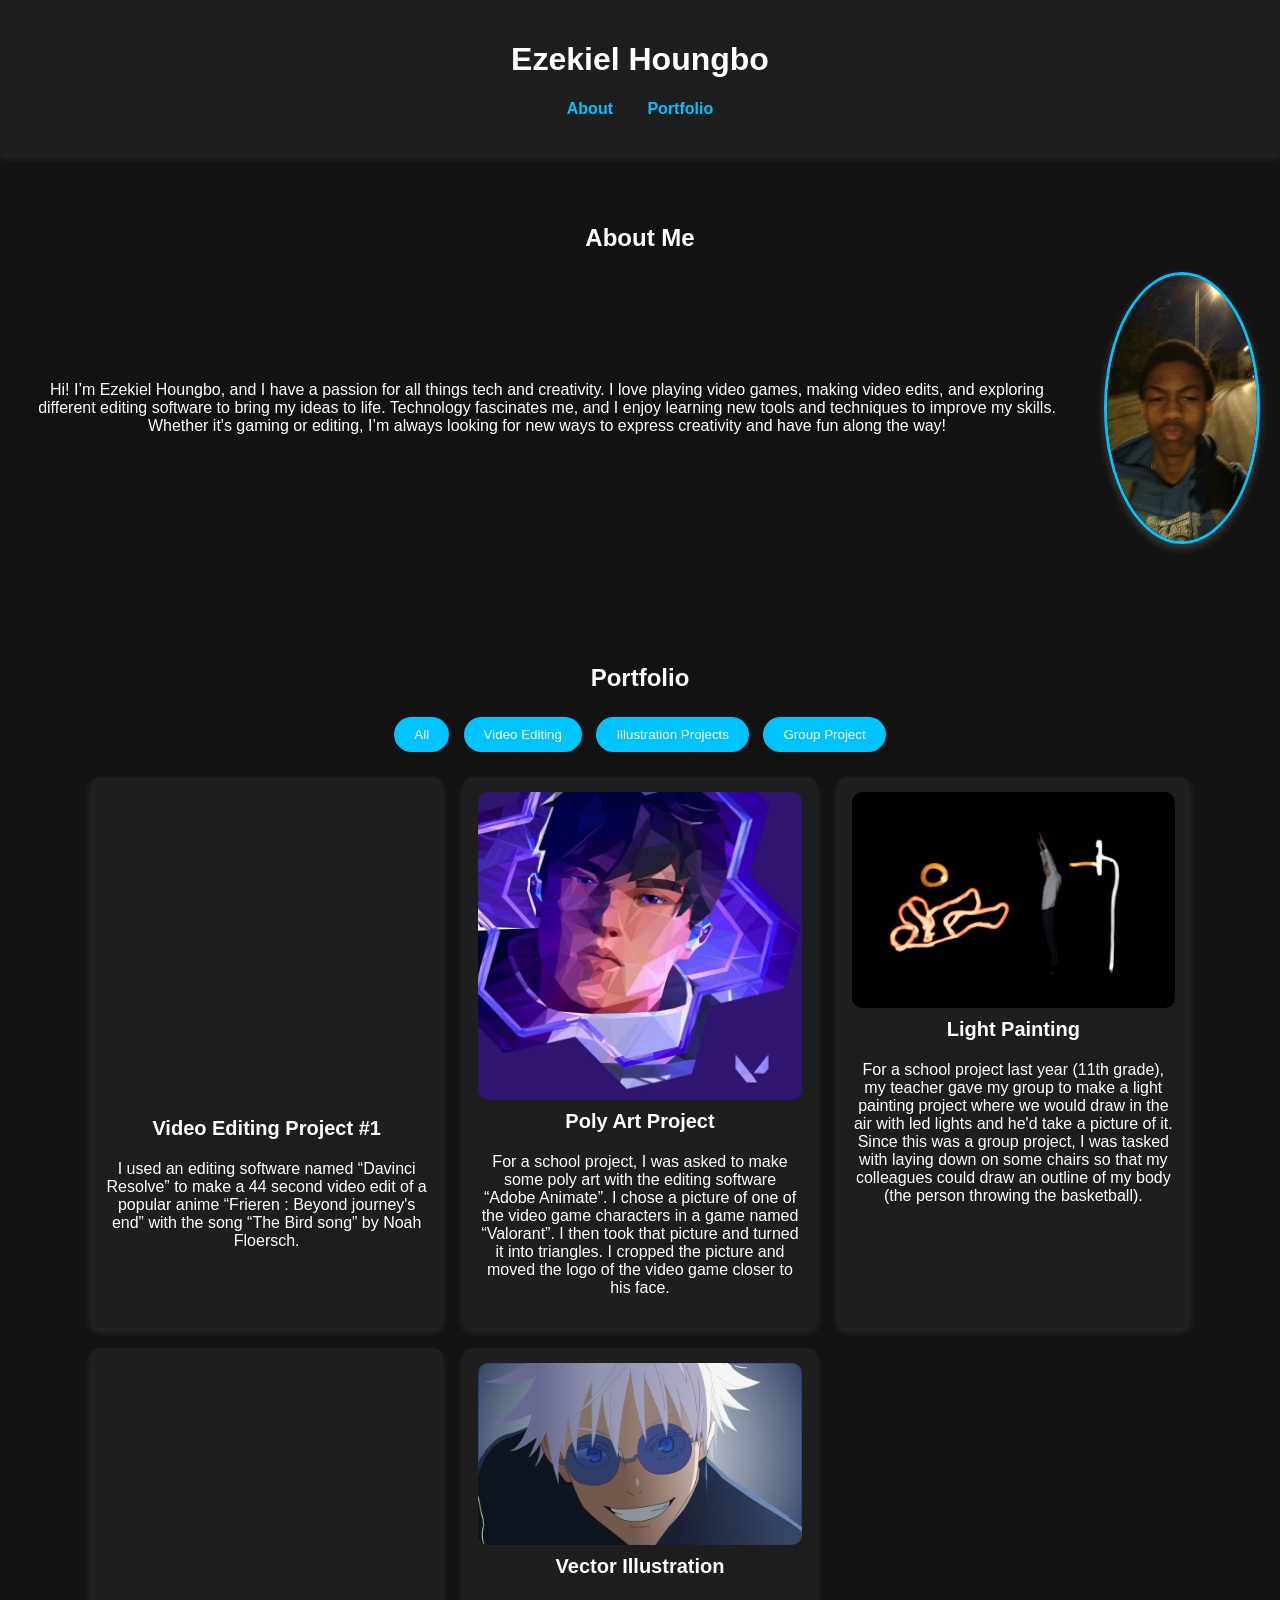
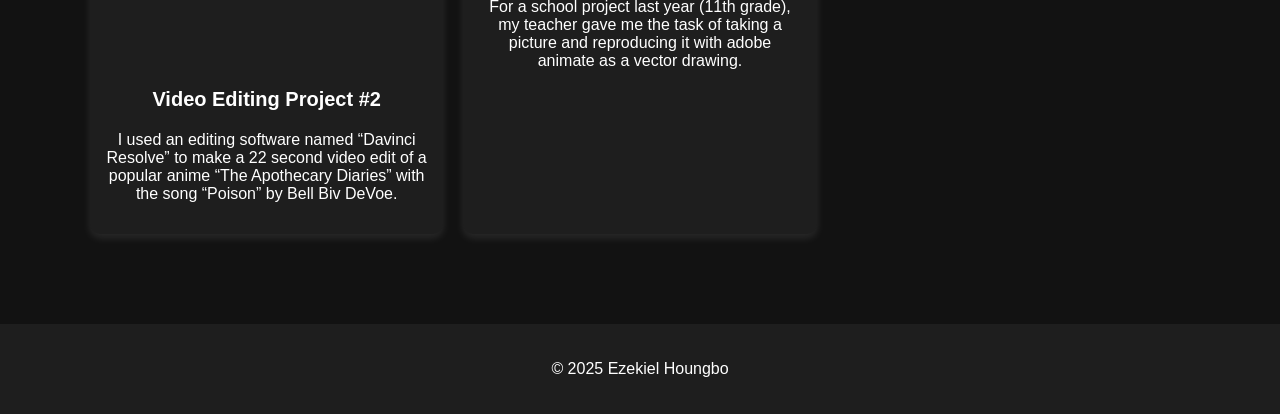
==== commit 7644aad1: "Update index.html" ====
--- a/index.html
+++ b/index.html
@@ -18,11 +18,14 @@
     </nav>
   </header>
 
-  <section id="about">
-    <h2>About Me</h2>
+<section id="about">
+  <h2>About Me</h2>
+  <div class="about-content">
     <p>Hi! I’m Ezekiel Houngbo, and I have a passion for all things tech and creativity. I love playing video games, making video edits, and exploring different editing software to bring my ideas to life. Technology fascinates me, and I enjoy learning new tools and techniques to improve my skills. Whether it's gaming or editing, I’m always looking for new ways to express creativity and have fun along the way!</p>
-    <img src="images/Me.jpg"></img>
-  </section>
+    <img src="images/Me.jpg" alt="Ezekiel Houngbo">
+  </div>
+</section>
+
 
   <section id="portfolio">
     <h2>Portfolio</h2>
--- a/style.css
+++ b/style.css
@@ -1,169 +1,130 @@
 /* General Styles */
 body {
-  font-family: 'Arial', sans-serif;
+  font-family: 'Poppins', sans-serif;
   margin: 0;
   padding: 0;
-  background-color: #f0f0f0; 
-  color: #333;
-  line-height: 1.6; 
+  background-color: #121212;
+  color: #ffffff;
+  text-align: center;
 }
 
-/* Header Styles */
+/* Header */
 header {
-  background-color: #222; 
-  color: #fff;
-  padding: 1.5rem 0; 
-  text-align: center;
-  box-shadow: 0 4px 6px rgba(0, 0, 0, 0.1); 
+  background-color: #1e1e1e;
+  padding: 20px;
+  position: sticky;
+  top: 0;
+  z-index: 1000;
+  box-shadow: 0 4px 8px rgba(255, 255, 255, 0.1);
 }
 
-header h1 {
-  margin: 0;
-  font-size: 2.5rem; 
-  letter-spacing: 1px;
+header .container {
+  display: flex;
+  justify-content: space-between;
+  align-items: center;
+  max-width: 1100px;
+  margin: auto;
 }
 
 nav ul {
+  list-style: none;
   padding: 0;
-  list-style: none;
-  display: flex; 
-  justify-content: center; 
 }
 
 nav ul li {
-  margin: 0 1.5rem; 
+  display: inline;
+  margin: 0 15px;
 }
 
-nav a {
-  color: #fff;
+nav ul li a {
   text-decoration: none;
-  font-weight: bold; 
-  transition: color 0.3s ease; 
+  color: #00c3ff;
+  font-weight: bold;
+  transition: 0.3s;
 }
 
-nav a:hover {
-  color: #ffcc00; 
+nav ul li a:hover {
+  color: #ff00aa;
 }
 
-/* Section Styles */
-section {
-  padding: 3rem; 
-  margin: 2rem auto; 
-  background-color: #fff;
-  box-shadow: 0 2px 4px rgba(0, 0, 0, 0.1); 
-  border-radius: 8px; 
-  max-width: 1000px; 
+/* About Section */
+#about {
+  padding: 50px 20px;
 }
 
-section h2 {
-  font-size: 2rem; 
-  margin-bottom: 1.5rem;
-  border-bottom: 2px solid #eee; 
-  padding-bottom: 0.5rem;
+.about-content {
+  display: flex;
+  align-items: center;
+  justify-content: center;
+  gap: 30px;
 }
 
-/* Portfolio Styles */
-#portfolio {
-  background-color: #f9f9f9; 
+.about-content img {
+  width: 150px;
+  height: auto;
+  border-radius: 50%;
+  border: 3px solid #00c3ff;
+  box-shadow: 0 4px 10px rgba(255, 255, 255, 0.2);
 }
 
+/* Portfolio Section */
+#portfolio {
+  padding: 50px 20px;
+}
+
+.filter-buttons {
+  margin-bottom: 20px;
+}
+
+.filter-buttons button {
+  padding: 10px 20px;
+  margin: 5px;
+  border: none;
+  cursor: pointer;
+  background: #00c3ff;
+  color: white;
+  border-radius: 20px;
+  transition: 0.3s;
+}
+
+.filter-buttons button:hover {
+  background: #ff00aa;
+}
+
+/* Portfolio Grid */
 .portfolio-grid {
   display: grid;
-  grid-template-columns: repeat(auto-fit, minmax(350px, 1fr)); 
-  gap: 1.5rem; 
+  grid-template-columns: repeat(auto-fit, minmax(300px, 1fr));
+  gap: 20px;
+  max-width: 1100px;
+  margin: auto;
 }
 
 .portfolio-item {
-  border: 1px solid #eee; 
-  padding: 1.5rem; 
-  text-align: center;
-  border-radius: 8px; 
-  transition: transform 0.3s ease; 
+  background: #1e1e1e;
+  padding: 15px;
+  border-radius: 10px;
+  box-shadow: 0 4px 8px rgba(255, 255, 255, 0.1);
+  transition: transform 0.3s;
 }
 
 .portfolio-item:hover {
-  transform: translateY(-5px); 
-  box-shadow: 0 6px 8px rgba(0, 0, 0, 0.1);
+  transform: scale(1.05);
 }
 
-.portfolio-item img {
-  max-width: 100%;
-  height: auto;
-  border-radius: 8px; 
-  margin-bottom: 1rem;
+.portfolio-item img, .portfolio-item iframe {
+  width: 100%;
+  border-radius: 10px;
 }
 
-.portfolio-item h3 {
-  margin-top: 0;
-  font-size: 1.4rem;
+h3 {
+  margin-top: 10px;
+  font-size: 20px;
 }
 
-.portfolio-item a {
-  display: inline-block;
-  padding: 0.75rem 1.25rem;
-  background-color: #333;
-  color: #fff;
-  text-decoration: none;
-  border-radius: 5px;
-  transition: background-color 0.3s ease;
+/* Footer */
+footer {
+  margin-top: 40px;
+  padding: 20px;
+  background-color: #1e1e1e;
 }
-
-.portfolio-item a:hover {
-  background-color: #555;
-}
-
-/* Contact Styles */
-.contact-info {
-  margin-top: 2rem;
-}
-
-.contact-info p {
-  margin: 0.75rem 0;
-  font-size: 1.1rem;
-}
-
-.contact-info a {
-  color: #007bff; 
-  text-decoration: none;
-  transition: color 0.3s ease;
-}
-
-.contact-info a:hover {
-  color: #0056b3;
-}
-
-/* Filter Buttons */
-.filter-buttons {
-  text-align: center;
-  margin-bottom: 2rem;
-}
-
-.filter-buttons button {
-  background-color: #444; 
-  color: #fff;
-  border: none;
-  padding: 0.75rem 1.5rem; 
-  margin: 0 0.75rem;
-  cursor: pointer;
-  border-radius: 5px;
-  transition: background-color 0.3s ease;
-  font-size: 1rem;
-}
-
-.filter-buttons button:hover {
-  background-color: #666;
-}
-
-.filter-buttons button.active {
-  background-color: #ffcc00; 
-  color: #222;
-}
-
-/* Footer Styles */
-footer {
-  text-align: center;
-  padding: 1.5rem 0; 
-  background-color: #222; 
-  color: #fff;
-  box-shadow: 0 -2px 4px rgba(0, 0, 0, 0.1); 
-}
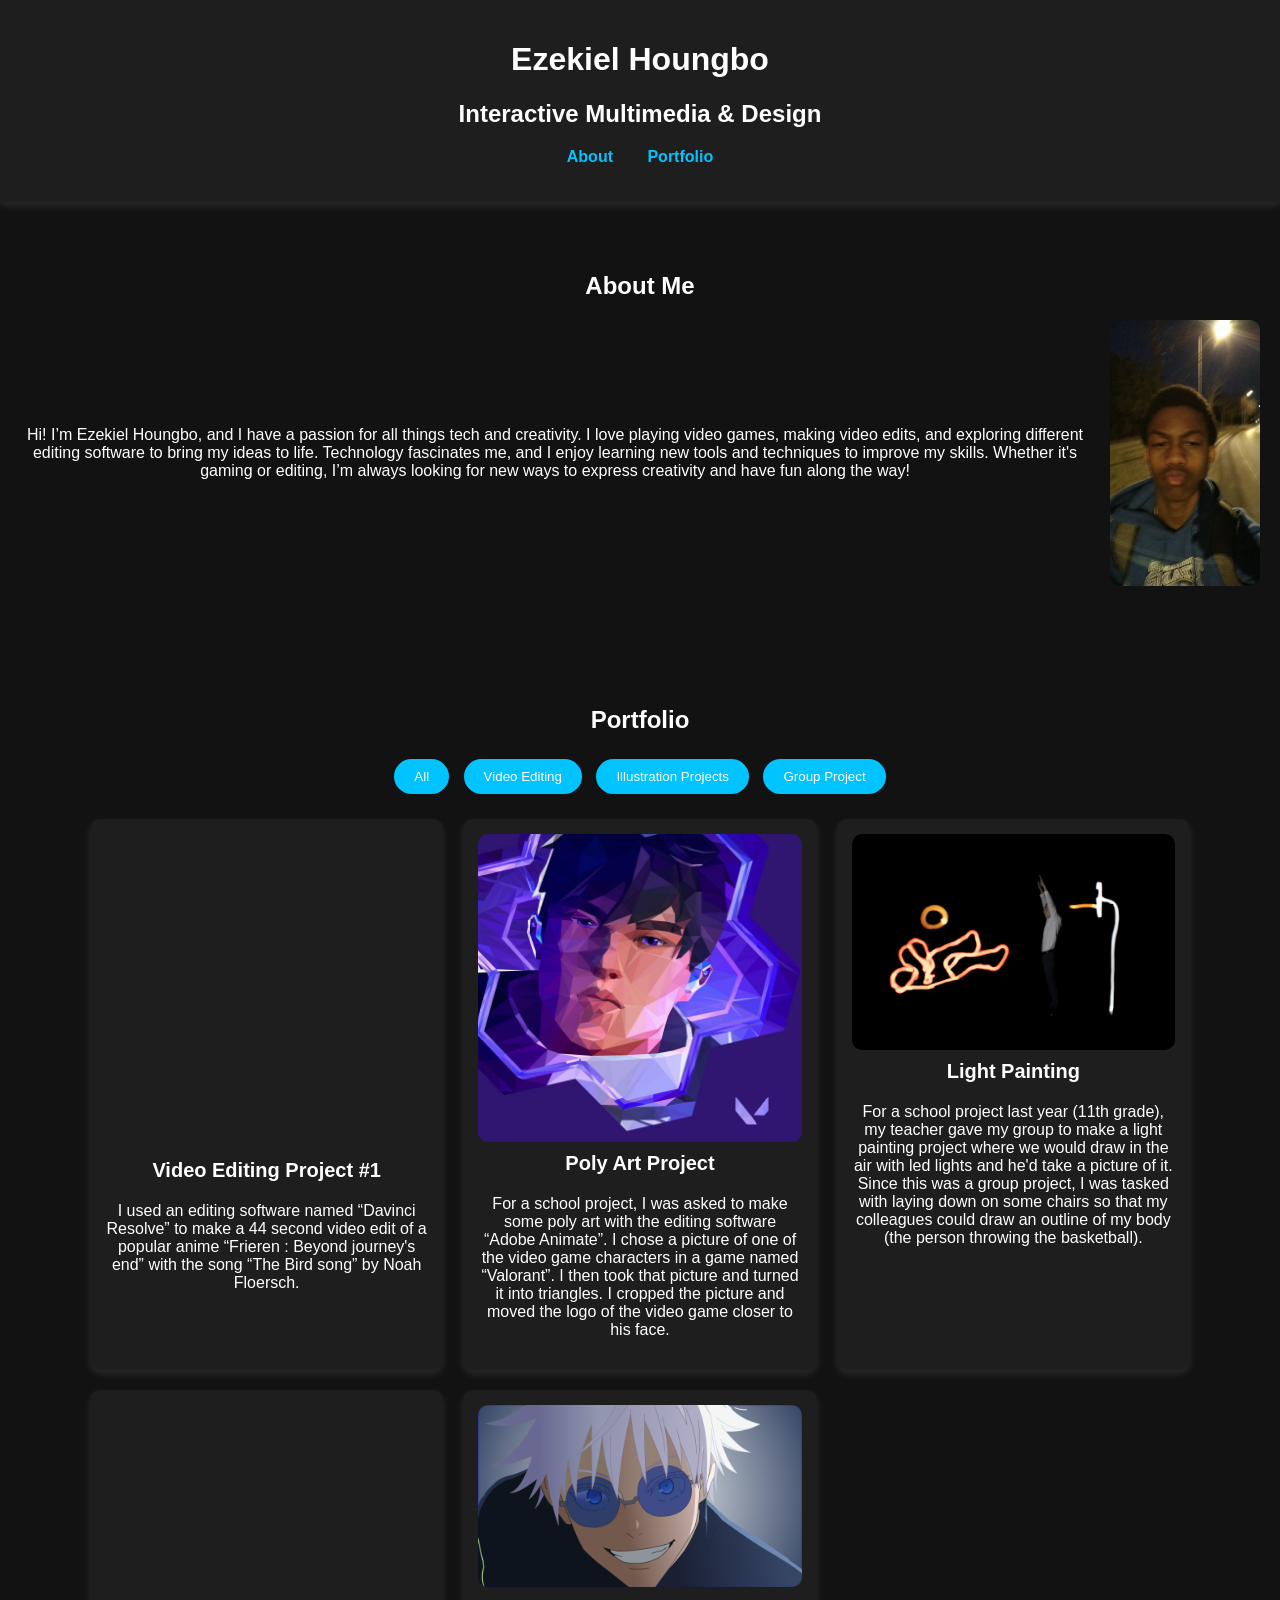
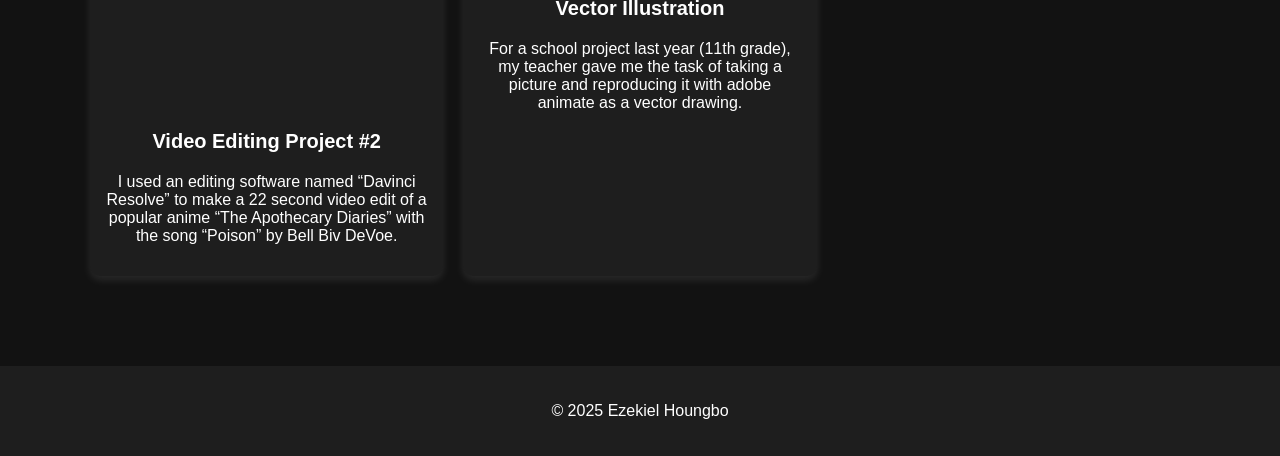
==== commit d11c7cc6: "Update index.html added words" ====
--- a/index.html
+++ b/index.html
@@ -9,6 +9,7 @@
 <body>
   <header>
     <h1>Ezekiel Houngbo</h1>
+    <h2 id="animated-text">Interactive Multimedia & Design</h2>
     <nav>
       <ul>
         <li><a href="#about">About</a></li>
--- a/style.css
+++ b/style.css
@@ -53,19 +53,17 @@
 }
 
 .about-content {
-  display: flex;
-  align-items: center;
-  justify-content: center;
-  gap: 30px;
+  display: flex; /* Aligns text and image in one row */
+  align-items: center; /* Centers them vertically */
+  gap: 20px; /* Adds spacing between text and image */
 }
 
 .about-content img {
-  width: 150px;
-  height: auto;
-  border-radius: 50%;
-  border: 3px solid #00c3ff;
-  box-shadow: 0 4px 10px rgba(255, 255, 255, 0.2);
+  width: 150px; /* Adjust size */
+  height: auto; /* Maintain proportions */
+  border-radius: 10px; /* Optional: Rounded corners */
 }
+
 
 /* Portfolio Section */
 #portfolio {
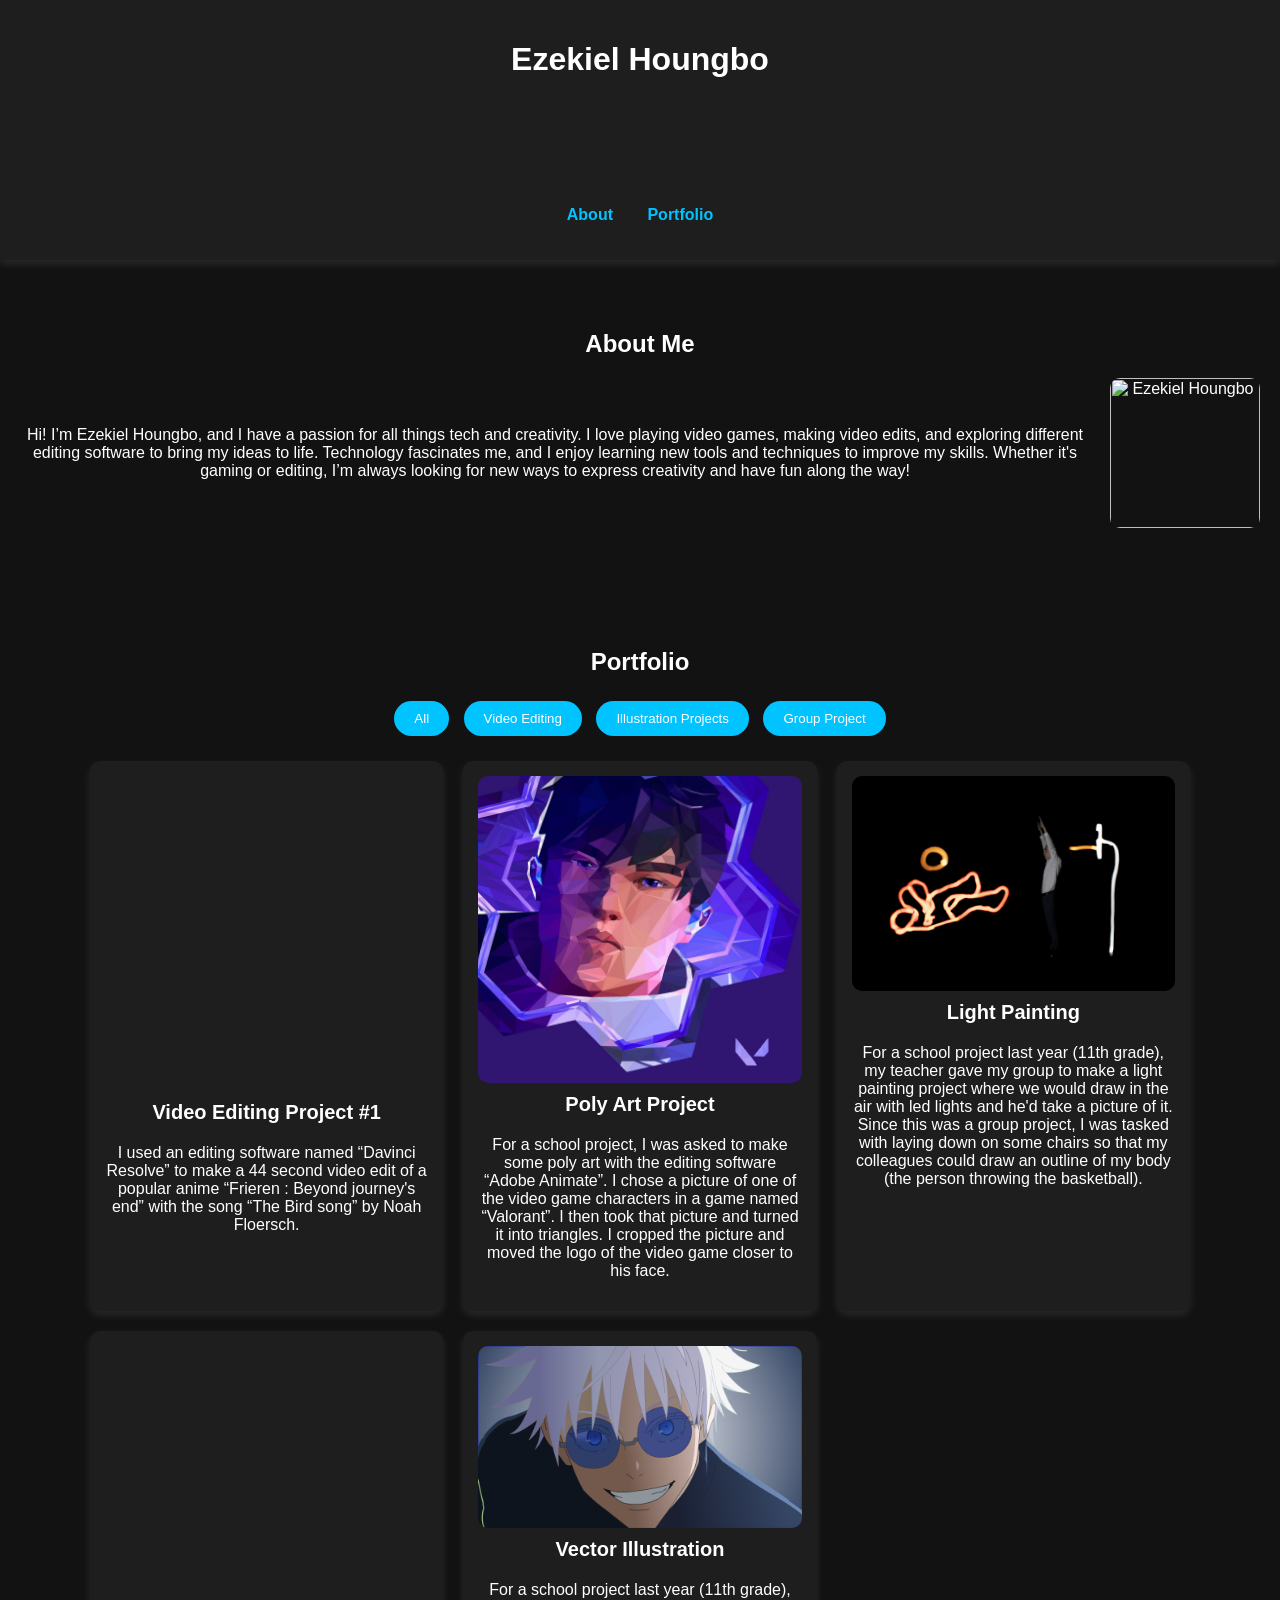
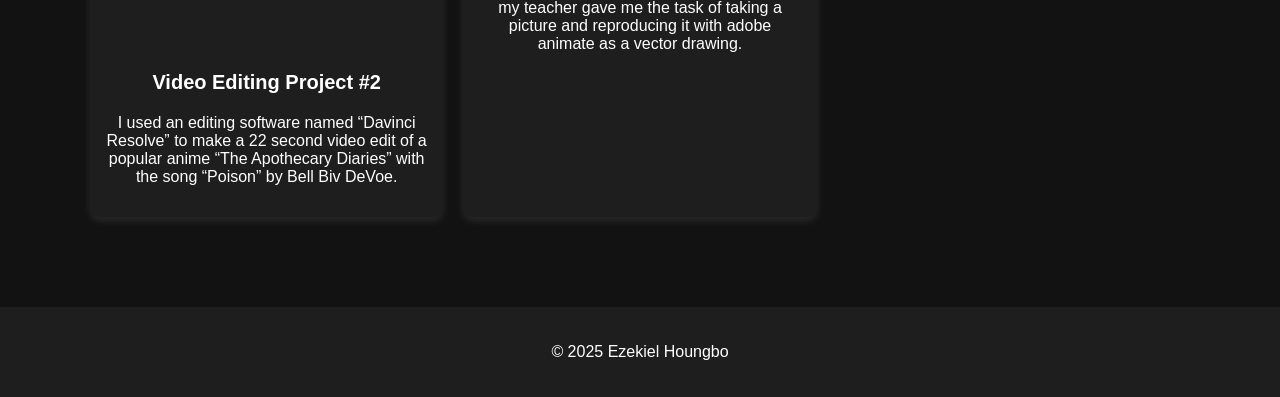
==== commit ed1c7947: "Update index.html" ====
--- a/index.html
+++ b/index.html
@@ -23,7 +23,7 @@
   <h2>About Me</h2>
   <div class="about-content">
     <p>Hi! I’m Ezekiel Houngbo, and I have a passion for all things tech and creativity. I love playing video games, making video edits, and exploring different editing software to bring my ideas to life. Technology fascinates me, and I enjoy learning new tools and techniques to improve my skills. Whether it's gaming or editing, I’m always looking for new ways to express creativity and have fun along the way!</p>
-    <img src="images/Me.jpg" alt="Ezekiel Houngbo">
+    <img src="Copie de IMG_9135.jpg" alt="Ezekiel Houngbo">
   </div>
 </section>
 
--- a/style.css
+++ b/style.css
@@ -126,3 +126,43 @@
   padding: 20px;
   background-color: #1e1e1e;
 }
+
+@keyframes bounceIn {
+  0% {
+    opacity: 0;
+    transform: translateY(-50px);
+  }
+  30% {
+    opacity: 1;
+    transform: translateY(10px);
+  }
+  50% {
+    transform: translateY(-5px);
+  }
+  70% {
+    transform: translateY(2px);
+  }
+  100% {
+    transform: translateY(0);
+  }
+}
+
+@keyframes colorChange {
+  0% {
+    color: #007bff; /* Blue */
+  }
+  50% {
+    color: #ff6347; /* Tomato */
+  }
+  100% {
+    color: #007bff; /* Blue */
+  }
+}
+
+#animated-text {
+  display: inline-block; /* Ensures smooth animation */
+  font-size: 32px; /* Larger font */
+  font-weight: bold;
+  opacity: 0; /* Start hidden */
+  animation: bounceIn 1.5s ease-out, colorChange 2s ease-in-out infinite;
+}
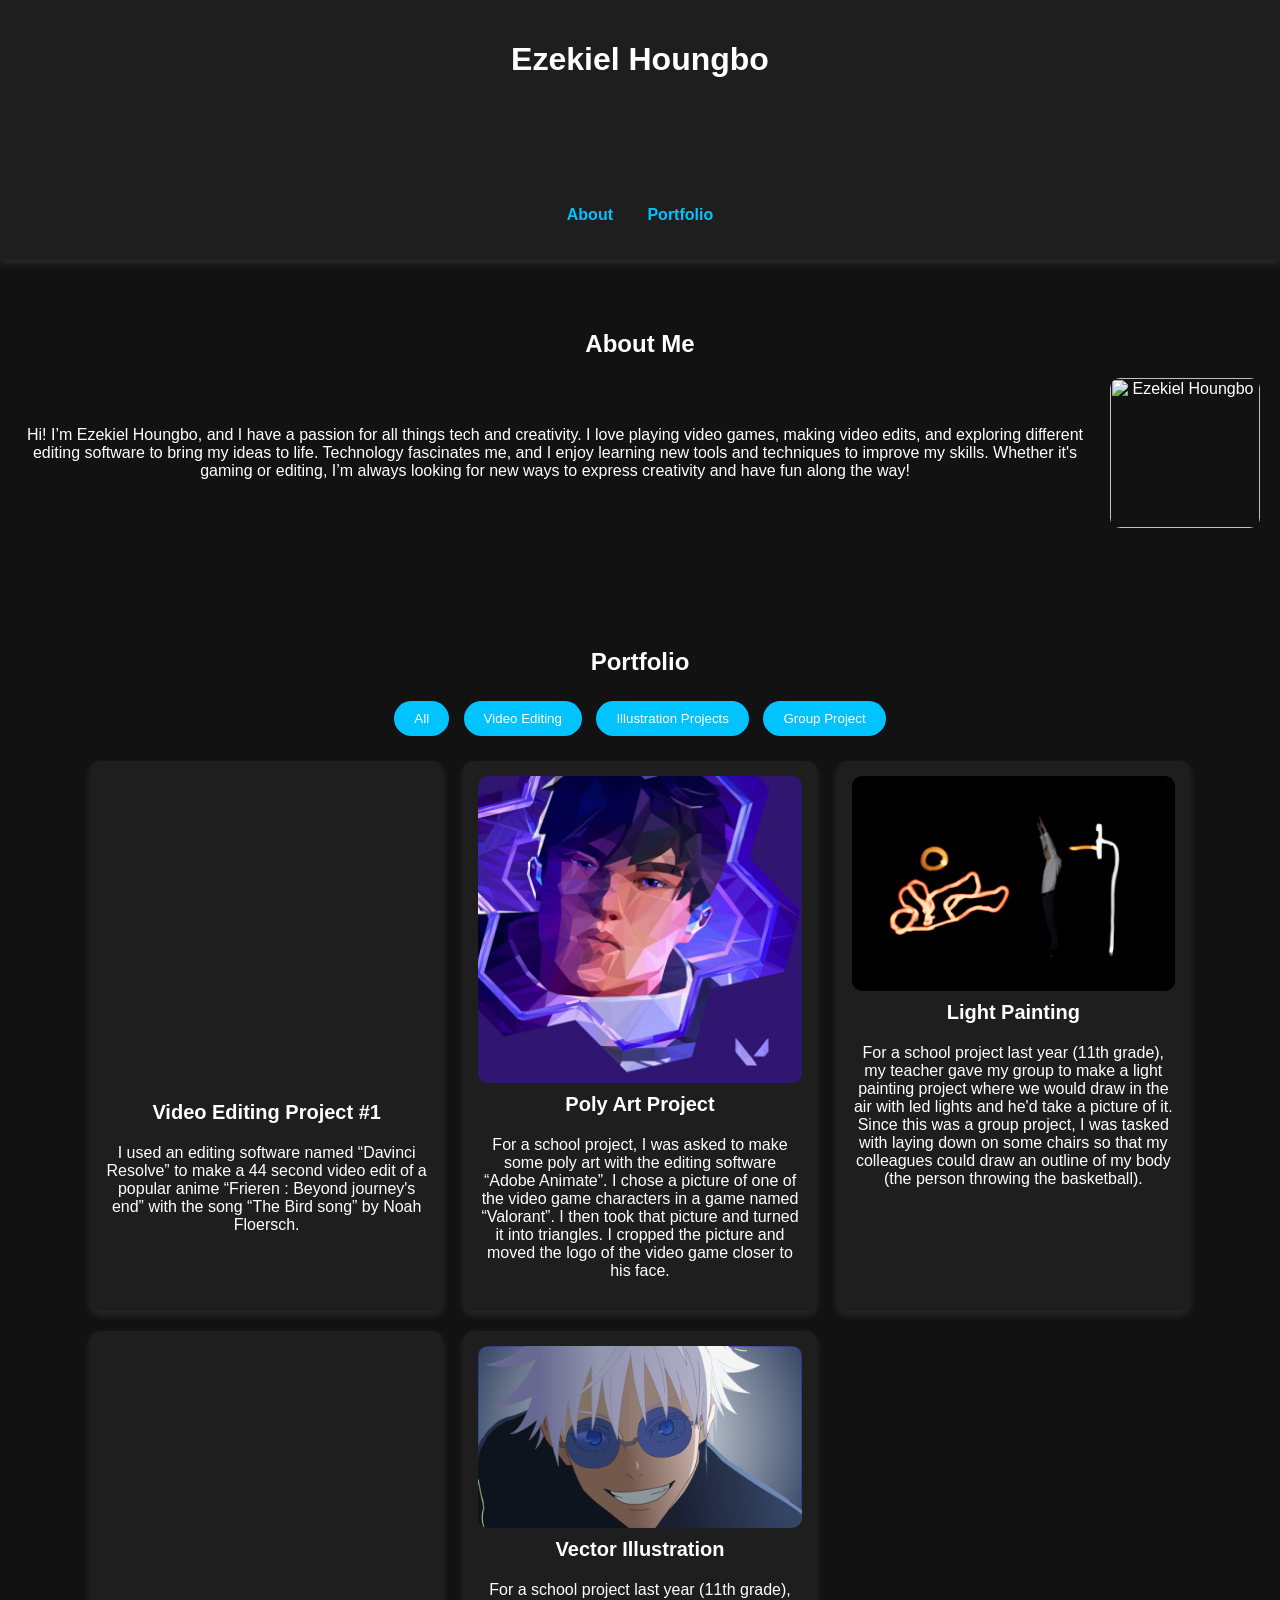
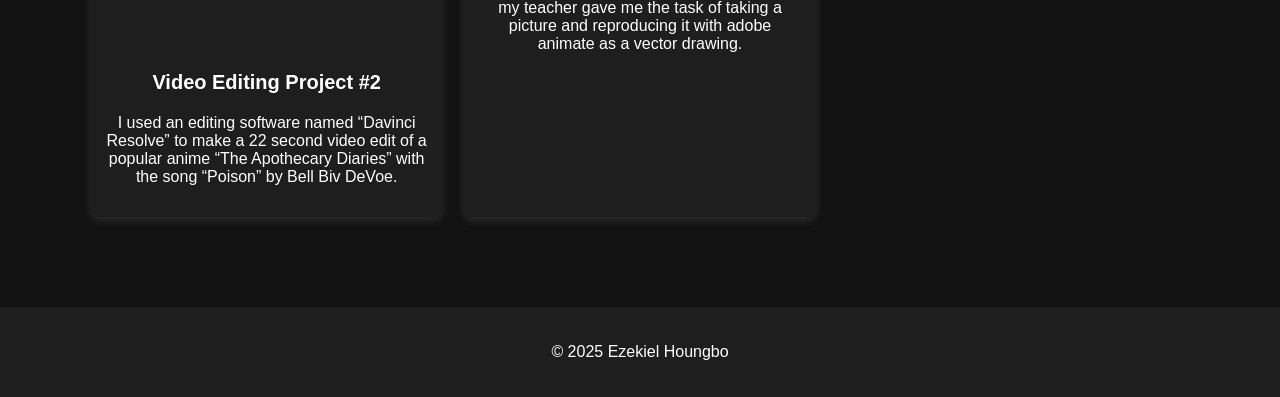
==== commit b59b3234: "Update index.html" ====
--- a/index.html
+++ b/index.html
@@ -23,7 +23,7 @@
   <h2>About Me</h2>
   <div class="about-content">
     <p>Hi! I’m Ezekiel Houngbo, and I have a passion for all things tech and creativity. I love playing video games, making video edits, and exploring different editing software to bring my ideas to life. Technology fascinates me, and I enjoy learning new tools and techniques to improve my skills. Whether it's gaming or editing, I’m always looking for new ways to express creativity and have fun along the way!</p>
-    <img src="Copie de IMG_9135.jpg" alt="Ezekiel Houngbo">
+    <img src="images/Moi.jpg" alt="Ezekiel Houngbo">
   </div>
 </section>
 
